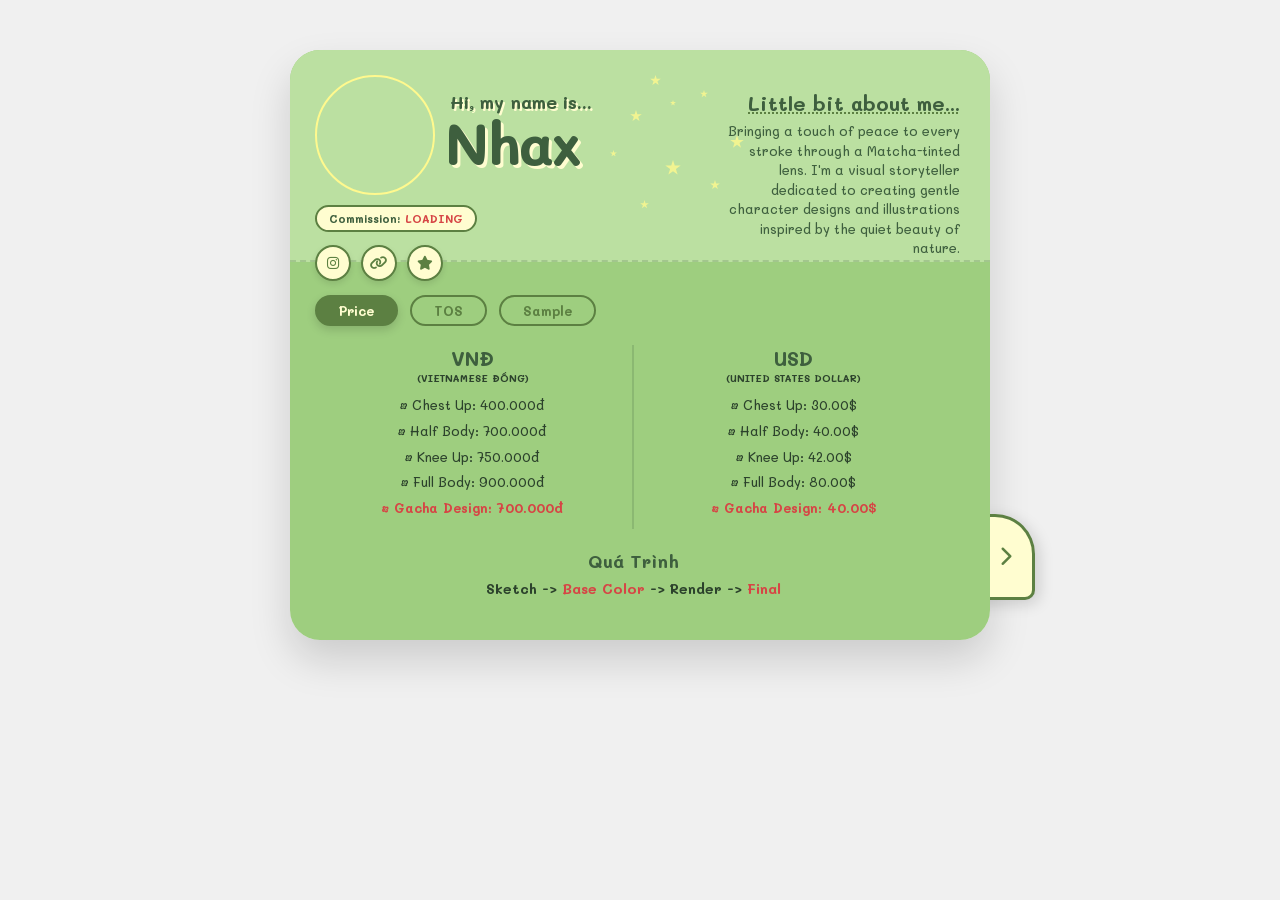
==== Nhax/index.html @ 2f0cc1bf "Add files via upload" ====
<!DOCTYPE html>
<html lang="vi">

<head>
    <meta charset="UTF-8">
    <meta name="viewport" content="width=device-width, initial-scale=1.0">
    <title>Nhax</title>
    <link rel="preconnect" href="https://fonts.googleapis.com">
    <link rel="preconnect" href="https://fonts.gstatic.com" crossorigin>
    <link href="https://fonts.googleapis.com/css2?family=Mali:wght@400;500;700;800&display=swap" rel="stylesheet">
    <link rel="stylesheet" href="https://cdnjs.cloudflare.com/ajax/libs/font-awesome/6.4.0/css/all.min.css">
    
    <style>
        /* TÙY CHỈNH THANH CUỘN CHUNG TOÀN TRANG */
        ::-webkit-scrollbar { width: 8px; }
        ::-webkit-scrollbar-track { background: rgba(158, 206, 127, 0.2); border-radius: 10px; }
        ::-webkit-scrollbar-thumb { background: #5C8042; border-radius: 10px; border: 2px solid #9ECE7F; }
        ::-webkit-scrollbar-thumb:hover { background: #3E5F3E; }

        body { margin: 0; background-color: #f0f0f0; }

        /* KHUNG NỀN CHÍNH */
        .rounded-square {
            width: 700px; height: 590px;
            border-radius: 30px;
            background-color: transparent; 
            margin: 50px auto;
            position: relative; 
            overflow: visible; 
            box-shadow: 0 20px 40px rgba(0, 0, 0, 0.15);
            z-index: 1;
        }

        /* Lớp bọc nội dung để xử lý overflow riêng biệt */
        #inner-frame {
            width: 100%; height: 100%;
            position: relative; border-radius: 30px;
            overflow: hidden; 
            background-color: #9ECE7F; 
            z-index: 2; 
        }

        #main-content-wrapper {
            width: 100%; height: 100%;
            position: relative;
            transition: opacity 0.3s ease, visibility 0.3s ease;
        }

        #main-content-wrapper.hidden { opacity: 0; visibility: hidden; }

        .avatar {
            width: 120px; height: 120px; border-radius: 50%;
            position: absolute; top: 25px; left: 25px; z-index: 10;
            border: 2px solid #fff98e;
            background-image: url('https://raw.githubusercontent.com/kinne-luu/Kinne_ArtistPortfolio/refs/heads/main/Clients/Nhax/CoverPhoto/avatar.jpg');
            background-size: cover; background-position: center;
            box-sizing: border-box;
        }

        .cover-bg {
            width: 100%; height: 210px;
            background-color: #BBE0A1; 
            position: absolute; top: 0; left: 0; z-index: 5;
            border-bottom: 2px dashed rgba(62, 95, 62, 0.2);
        }

        .cute-text {
            position: absolute; top: 40px; left: 160px; z-index: 15;
            font-family: 'Mali', cursive; font-size: 18px; font-weight: 700;
            color: #3E5F3E; text-shadow: 2px 2px 0px #FFFDD0; margin: 0;
        }

        .cute-text-2 {
            position: absolute; top: 55px; left: 155px; z-index: 15;
            font-family: 'Mali', cursive; font-size: 58px; font-weight: 800;
            color: #3E5F3E; text-shadow: 3px 3px 0px #FFFDD0;
            letter-spacing: -2px; margin: 0;
        }

        .about-me {
            position: absolute; top: 40px; right: 30px; width: 240px; z-index: 20;
            font-family: 'Mali', cursive; color: #3E5F3E; text-align: right;
        }

        .about-me .bio-title {
            font-weight: 800; font-size: 20px; margin-bottom: 5px; display: block;
            text-decoration: underline dotted #5C8042;
        }

        .about-me p { font-size: 13px; line-height: 1.5; margin: 0; font-weight: 500; }

        .sparkle {
            position: absolute; background-color: #FFF98E;
            clip-path: polygon(50% 0%, 61% 35%, 98% 35%, 68% 57%, 79% 91%, 50% 70%, 21% 91%, 32% 57%, 2% 35%, 39% 35%);
            z-index: 12; opacity: 0.8; animation: twinkle 3s infinite ease-in-out;
        }

        @keyframes twinkle {
            0%, 100% { opacity: 0.4; transform: scale(0.7); }
            50% { opacity: 1; transform: scale(1.1); }
        }

        .s1 { top: 60px; left: 340px; width: 12px; height: 12px; animation-delay: 0s; }
        .s2 { top: 110px; left: 375px; width: 16px; height: 16px; animation-delay: 0.5s; }
        .s3 { top: 40px; left: 410px; width: 8px; height: 8px; animation-delay: 1.2s; }
        .s4 { top: 85px; left: 440px; width: 14px; height: 14px; animation-delay: 0.8s; }
        .s5 { top: 130px; left: 420px; width: 10px; height: 10px; animation-delay: 1.5s; }
        .s6 { top: 50px; left: 380px; width: 6px; height: 6px; animation-delay: 0.3s; }
        .s7 { top: 150px; left: 350px; width: 9px; height: 9px; animation-delay: 1s; }
        .s8 { top: 25px; left: 360px; width: 11px; height: 11px; animation-delay: 1.8s; }
        .s9 { top: 100px; left: 320px; width: 7px; height: 7px; animation-delay: 2.2s; }

        .pill-status {
            position: absolute; top: 155px; left: 25px; z-index: 20;
            padding: 4px 12px; border-radius: 50px; background-color: #FFFDD0;
            border: 2px solid #5C8042; display: flex; align-items: center;
            font-family: 'Mali', cursive; font-weight: 800; font-size: 11px;
            animation: pillBloom 2.5s linear infinite;
        }

        @keyframes pillBloom {
            0% { box-shadow: 0 0 3px rgba(255, 249, 142, 0.4); }
            50% { box-shadow: 0 0 12px rgba(255, 249, 142, 0.8); }
            100% { box-shadow: 0 0 3px rgba(255, 249, 142, 0.4); }
        }

        .pill-status .prefix { color: #3E5F3E; margin-right: 5px; }
        .pill-status .status { color: #D64545; text-transform: uppercase; }

        .social-links {
            position: absolute; top: 195px; left: 25px; z-index: 20;
            display: flex; gap: 10px;
        }

        .social-btn {
            width: 32px; height: 32px; border-radius: 50%;
            background-color: #FFFDD0; border: 2px solid #5C8042;
            color: #5C8042; display: flex; align-items: center; justify-content: center;
            text-decoration: none; font-size: 14px;
            transition: all 0.3s ease; box-shadow: 0 3px 6px rgba(0, 0, 0, 0.1);
        }

        .social-btn:hover {
            background-color: #5C8042; color: #FFFDD0;
            transform: translateY(-4px); box-shadow: 0 6px 12px rgba(92, 128, 66, 0.3);
        }

        .tab-menu { position: absolute; top: 245px; left: 25px; z-index: 20; display: flex; gap: 12px; }

        .tab-btn {
            background-color: transparent; border: 2px solid #5C8042;
            color: #5C8042; padding: 5px 22px; border-radius: 50px;
            font-family: 'Mali', cursive; font-weight: 800; font-size: 13px;
            cursor: pointer; transition: all 0.3s ease;
        }

        .tab-btn:hover { background-color: rgba(92, 128, 66, 0.15); }

        .tab-btn.active {
            background-color: #5C8042; color: #FFFDD0; border-color: #5C8042;
            box-shadow: 0 4px 10px rgba(0, 0, 0, 0.15);
        }

        .content-area {
            position: absolute; top: 295px; left: 33px; width: 635px; height: 270px;
            z-index: 10; padding: 10px; box-sizing: border-box;
        }

        .tab-panel {
            position: absolute; top: 0; left: 0; width: 100%; height: 100%; opacity: 0;
            visibility: hidden; transform: translateY(15px); transition: all 0.4s ease;
            font-family: 'Mali', cursive; color: #2C422C; 
            overflow-y: auto; padding-right: 15px; box-sizing: border-box;
            font-weight: 500;
        }

        .tab-panel.active { opacity: 1; visibility: visible; transform: translateY(0); }
        .tab-panel::-webkit-scrollbar { width: 6px; }
        .tab-panel::-webkit-scrollbar-track { background: rgba(92, 128, 66, 0.1); border-radius: 10px; }
        .tab-panel::-webkit-scrollbar-thumb { background: #5C8042; border-radius: 10px; }

        .hl { color: #D64545; font-weight: 800; } 

        .text-content h3.main-title {
            text-align: center; font-size: 24px; margin: 0 0 15px 0; text-transform: uppercase;
            color: #3E5F3E; text-shadow: 2px 2px 0px #FFFDD0; font-weight: 800;
        }

        .text-content h4 {
            font-size: 16px; margin: 15px 0 8px 0; text-transform: uppercase;
            color: #3E5F3E; text-shadow: 1px 1px 0px #FFFDD0; font-weight: 800;
        }

        .text-content p { font-size: 13px; line-height: 1.6; margin: 0 0 10px 0; }
        .text-content ul { padding-left: 20px; margin: 0 0 10px 0; font-size: 13px; line-height: 1.6; }
        .text-content li { margin-bottom: 5px; }
        .text-content ul.no-bullet { list-style: none; padding-left: 0; }

        .price-container { display: flex; justify-content: space-around; text-align: center; margin-bottom: 20px; }
        .price-col { width: 45%; }
        .price-col h3 { font-size: 20px; margin: 0; color: #3E5F3E; font-weight: 800;}
        .price-col span.sub { font-size: 10px; display: block; margin-bottom: 10px; font-weight: 700;}
        .divider { width: 2px; background-color: rgba(62, 95, 62, 0.2); }

        #sample-category-view {
            display: flex; gap: 20px; height: 100%; width: 100%;
            box-sizing: border-box; justify-content: center; align-items: center;
        }

        .category-card {
            width: calc(50% - 10px); height: 95%; box-sizing: border-box; border-radius: 20px;
            border: 3px solid #5C8042; background-color: rgba(255, 255, 255, 0.4);
            cursor: pointer; display: flex; align-items: center; justify-content: center;
            box-shadow: 0 5px 15px rgba(0, 0, 0, 0.05); transition: all 0.3s ease;
            position: relative; overflow: hidden; 
        }

        .card-bg-grid {
            position: absolute; top: 0; left: 0; width: 100%; height: 100%;
            display: grid; grid-template-columns: 1fr 1fr; grid-template-rows: 1fr 1fr;
            gap: 2px; z-index: 1;
            border-radius: 16px; 
        }

        .card-thumb {
            width: 100%; height: 100%;
            background-size: cover; background-position: center;
        }

        .card-overlay {
            position: absolute; top: 0; left: 0; width: 100%; height: 100%;
            background: rgba(255, 255, 255, 0.65); 
            backdrop-filter: blur(2px); z-index: 2; transition: all 0.3s ease;
            border-radius: 16px; 
        }

        .category-card:hover {
            transform: translateY(-5px); border-color: #D64545;
            box-shadow: 0 8px 25px rgba(0, 0, 0, 0.1);
        }

        .category-card:hover .card-overlay {
            background: rgba(255, 255, 255, 0.3); 
            backdrop-filter: blur(0px);
        }

        .category-card span {
            font-size: 24px; font-weight: 800; color: #3E5F3E; text-shadow: 2px 2px 0px #FFFDD0;
            position: relative; z-index: 3; 
            pointer-events: none;
        }

        #sample-gallery-view {
            position: absolute; top: 0; left: 0; width: 100%; height: 100%;
            background-color: rgba(187, 224, 161, 0.98); z-index: 100;
            display: none; flex-direction: column; border-radius: 30px; padding: 30px;
            box-sizing: border-box; transform: scale(0.9); opacity: 0;
            transition: all 0.3s cubic-bezier(0.4, 0, 0.2, 1);
        }

        #sample-gallery-view.show { display: flex; transform: scale(1); opacity: 1; }

        .gallery-header {
            display: flex; align-items: center; justify-content: space-between;
            padding-bottom: 15px; margin-bottom: 15px; border-bottom: 2px dashed rgba(62, 95, 62, 0.3);
        }

        .gallery-title { font-size: 22px; margin: 0; text-shadow: 2px 2px 0px #FFFDD0; font-family: 'Mali', cursive; color: #3E5F3E; font-weight: 800;}

        .back-btn {
            background: #5C8042; color: #FFFDD0; border: none; padding: 6px 18px; border-radius: 20px;
            font-family: 'Mali', cursive; font-weight: 800; font-size: 13px; cursor: pointer; transition: 0.2s;
        }
        .back-btn:hover { background: #3E5F3E; }

        .gallery-scroll-area {
            overflow-y: auto; flex: 1; padding-right: 8px; box-sizing: border-box;
            scrollbar-width: thin; scrollbar-color: #5C8042 rgba(158, 206, 127, 0.2);
        }

        .gallery-scroll-area::-webkit-scrollbar { width: 6px; }
        .gallery-scroll-area::-webkit-scrollbar-thumb { background: #5C8042; border-radius: 10px; }

        .sample-grid {
            display: grid; grid-template-columns: repeat(3, 1fr); gap: 15px;
            padding: 20px 15px 35px 33px; box-sizing: border-box; justify-content: center; align-items: center;
        }

        @keyframes itemPopIn { 0% { opacity: 0; transform: translateY(30px) scale(0.8); } 100% { opacity: 1; transform: translateY(0) scale(1); } }

        .sample-item {
            background-color: rgba(255, 255, 255, 0.4); border-radius: 15px;
            border: 2px solid rgba(92, 128, 66, 0.5); cursor: pointer; transition: all 0.3s ease;
            position: relative; overflow: hidden; display: flex; align-items: center; justify-content: center;
            opacity: 0; animation: itemPopIn 0.5s cubic-bezier(0.175, 0.885, 0.32, 1.275) forwards;
        }

        .sample-item::before { content: ""; display: block; padding-top: 100%; }

        .sample-item img.lazy-img {
            position: absolute; top: 0; left: 0; width: 100%; height: 100%;
            object-fit: cover; z-index: 1; transition: transform 0.3s ease;
        }

        .sample-item:hover {
            transform: scale(1.05) translateY(-5px); border-color: #D64545; box-shadow: 0 10px 20px rgba(92, 128, 66, 0.3); z-index: 2;
        }

        .sample-item .sample-text {
            position: absolute; font-family: 'Mali', cursive; font-size: 14px;
            color: #3E5F3E; font-weight: 800; background: rgba(255, 253, 208, 0.8);
            padding: 2px 8px; border-radius: 10px; pointer-events: none; z-index: 3;
        }

        .lightbox {
            position: fixed; 
            top: 0; left: 0; width: 100vw; height: 100vh;
            background-color: rgba(44, 66, 44, 0.95); z-index: 99999;
            display: flex; align-items: center; justify-content: center;
            opacity: 0; visibility: hidden; transition: opacity 0.3s ease;
        }

        .cat-popup {
            position: fixed; pointer-events: none; font-family: 'Mali', cursive;
            font-size: 16px; color: #3E5F3E; font-weight: 800; z-index: 10000;
            animation: catFlyUp 1s ease-out forwards; white-space: nowrap;
        }

        @keyframes catFlyUp {
            0% { transform: translateY(0); opacity: 1; }
            100% { transform: translateY(-50px); opacity: 0; }
        }

        .lightbox.show { opacity: 1; visibility: visible; }
        .lightbox-img-wrapper { position: relative; width: 100%; height: 100%; display: flex; align-items: center; justify-content: center; overflow: hidden; }
        .lightbox img { max-width: 90%; max-height: 85%; border-radius: 10px; border: 4px solid #FFFDD0; box-shadow: 0 10px 40px rgba(0, 0, 0, 0.5); transform-origin: 0 0; cursor: grab; user-select: none; }
        .lightbox img:active { cursor: grabbing; }

        .close-btn {
            position: absolute; top: 20px; right: 30px; color: #FFFDD0; font-size: 40px;
            font-weight: bold; cursor: pointer; transition: 0.2s; z-index: 10000;
        }
        .close-btn:hover { color: #D64545; transform: scale(1.2); }
        .help-text { position: absolute; bottom: 20px; color: #FFFDD0; font-weight: 600; font-size: 12px; text-align: center; width: 100%; pointer-events: none; z-index: 10000; }

        #clover-loader {
            display: flex; flex-direction: column; align-items: center; justify-content: center;
            color: #3E5F3E; font-family: 'Mali', cursive; font-weight: 800; font-size: 16px;
            width: 100%; height: 100%;
        }
        .clover-spin {
            font-size: 45px; margin-bottom: 15px; color: #5C8042;
            animation: spinClover 1.5s cubic-bezier(0.4, 0, 0.2, 1) infinite;
        }
        @keyframes spinClover {
            0% { transform: rotate(0deg) scale(1); }
            50% { transform: rotate(180deg) scale(1.2); }
            100% { transform: rotate(360deg) scale(1); }
        }

        /* WIDGET NHẠC - Ở BÊN PHẢI VÀ NẰM DƯỚI */
        #yt-music-widget {
            position: absolute; 
            bottom: 40px; right: 0; 
            width: 230px; height: 80px;
            background-color: #FFFDD0; 
            border: 3px solid #5C8042; border-left: none; 
            border-radius: 0 40px 10px 0; 
            transition: transform 0.4s cubic-bezier(0.4, 0, 0.2, 1);
            z-index: 1; 
            display: flex; align-items: center; padding-left: 10px;
            box-shadow: 4px 4px 15px rgba(0,0,0,0.15);
            transform: translateX(45px); 
        }
        #yt-music-widget.open { 
            transform: translateX(100%); 
        }
        
        .widget-toggle {
            position: absolute; right: 10px; cursor: pointer; color: #5C8042;
            font-size: 20px; padding: 10px; animation: bounce-x 1.5s infinite;
        }
        @keyframes bounce-x { 0%, 100% { transform: translateX(0); } 50% { transform: translateX(3px); } }

        .vinyl-record {
            width: 55px; height: 55px; border-radius: 50%;
            background: #2C422C; display: flex; align-items: center; justify-content: center;
            position: relative; margin-right: 15px; box-shadow: 0 4px 8px rgba(0,0,0,0.2);
            animation: spinVinyl 3s linear infinite; animation-play-state: paused;
        }
        .vinyl-record img { width: 22px; height: 22px; border-radius: 50%; object-fit: cover; }
        .vinyl-record::after {
            content: ''; position: absolute; width: 6px; height: 6px;
            background: #FFFDD0; border-radius: 50%;
        }
        @keyframes spinVinyl { 100% { transform: rotate(360deg); } }

        .music-btn {
            background: #9ECE7F; border: 2px solid #5C8042; border-radius: 50%;
            width: 28px; height: 28px; color: #3E5F3E; cursor: pointer;
            margin: 0 3px; font-size: 10px; transition: 0.2s;
            display: inline-flex; align-items: center; justify-content: center;
        }
        .music-btn:hover { background: #5C8042; color: #FFFDD0; }

        /* =========================================
           THIẾT KẾ DÀNH RIÊNG CHO MOBILE (ĐIỆN THOẠI)
           ========================================= */
        @media (max-width: 768px) {
            .rounded-square { width: 92%; height: 860px; margin: 20px auto; }
            .cover-bg { height: 160px; }
            
            /* Căn giữa Avatar và Chữ */
            .avatar { top: 90px; left: 50%; transform: translateX(-50%); width: 110px; height: 110px; }
            .cute-text { top: 210px; left: 0; width: 100%; text-align: center; }
            .cute-text-2 { top: 230px; left: 0; width: 100%; text-align: center; font-size: 45px; }
            
            .about-me { top: 300px; left: 5%; width: 90%; text-align: center; }
            .about-me .bio-title { text-align: center; }
            
            /* Căn giữa trạng thái và nút chia sẻ */
            .pill-status { top: 400px; left: 50%; transform: translateX(-50%); }
            .social-links { top: 445px; left: 50%; transform: translateX(-50%); }
            
            /* Thanh Menu */
            .tab-menu { top: 495px; left: 0; width: 100%; justify-content: center; gap: 8px; }
            .tab-btn { padding: 5px 18px; font-size: 12px; }
            
            /* Vùng nội dung dài thêm ra một chút */
            .content-area { top: 540px; left: 5%; width: 90%; height: 300px; padding: 5px; }
            
            /* Bảng giá (Price) chuyển sang dọc */
            .price-container { flex-direction: column; align-items: center; }
            .price-col { width: 100%; margin-bottom: 10px; }
            .divider { width: 80%; height: 2px; margin: 5px 0; }
            
            /* Khung danh mục Sample trượt dọc */
            #sample-category-view { flex-direction: column; justify-content: flex-start; overflow-y: auto; padding-right: 5px; }
            .category-card { width: 100%; height: 130px; min-height: 130px; margin-bottom: 15px; }
            
            /* Lưới ảnh nhỏ lại thành 2 cột */
            .sample-grid { grid-template-columns: repeat(2, 1fr); padding: 10px 5px 20px 5px; gap: 10px; }
            #sample-gallery-view { padding: 15px; }
            .gallery-title { font-size: 18px; }
            
            /* Ẩn bớt hiệu ứng lấp lánh để tránh rối mắt */
            .s1, .s3, .s6, .s8, .s9 { display: none; }
            .s2 { top: 30px; left: 10%; }
            .s4 { top: 80px; left: 80%; }
            .s5 { top: 210px; left: 85%; }
            .s7 { top: 280px; left: 10%; }
        }
    </style>
</head>

<body>
    <div class="rounded-square">
        
        <div id="yt-music-widget">
            <div class="vinyl-record" id="vinyl">
                <img id="yt-cover" src="" alt="cover">
            </div>
            <div class="music-controls">
                <button class="music-btn" onclick="controlMusic(true)"><i class="fas fa-play"></i></button>
                <button class="music-btn" onclick="controlMusic(false)"><i class="fas fa-stop"></i></button>
            </div>
            <div class="widget-toggle" onclick="toggleWidget()">
                <i class="fas fa-chevron-right" id="widget-arrow"></i>
            </div>
            <div id="yt-hidden-player" style="display: none;"></div>
        </div>

        <div id="inner-frame">
            <div id="main-content-wrapper">
                <div class="cover-bg"></div>
                <div class="avatar"></div>
                <h1 class="cute-text">Hi, my name is...</h1>
                <h1 class="cute-text-2">Nhax</h1>
                <div class="about-me">
                    <span class="bio-title">Little bit about me...</span>
                    <p>Bringing a touch of peace to every stroke through a Matcha-tinted lens. I'm a visual storyteller
                        dedicated to creating gentle character designs and illustrations inspired by the quiet beauty of
                        nature.</p>
                </div>
                <div class="sparkle s1"></div><div class="sparkle s2"></div><div class="sparkle s3"></div>
                <div class="sparkle s4"></div><div class="sparkle s5"></div><div class="sparkle s6"></div>
                <div class="sparkle s7"></div><div class="sparkle s8"></div><div class="sparkle s9"></div>
                
                <div class="pill-status">
                    <span class="prefix">Commission:</span><span class="status" id="commission-status">LOADING</span>
                </div>

                <div class="social-links">
                    <a href="https://instagram.com/yourlink" target="_blank" class="social-btn"><i class="fab fa-instagram"></i></a>
                    <a href="https://yourlink.straw.page" target="_blank" class="social-btn"><i class="fas fa-link"></i></a>
                    <a href="#" target="_blank" class="social-btn"><i class="fas fa-star"></i></a>
                </div>

                <div class="tab-menu">
                    <button class="tab-btn active" onclick="openTab('price', this)">Price</button>
                    <button class="tab-btn" onclick="openTab('tos', this)">TOS</button>
                    <button class="tab-btn" onclick="openTab('sample', this)">Sample</button>
                </div>
                
                <div class="content-area">
                    <div id="price" class="tab-panel active text-content">
                        <div class="price-container">
                            <div class="price-col">
                                <h3>VNĐ</h3><span class="sub">(VIETNAMESE ĐỒNG)</span>
                                <ul class="no-bullet">
                                    <li>• Chest Up: 400.000đ</li>
                                    <li>• Half Body: 700.000đ</li>
                                    <li>• Knee Up: 750.000đ</li>
                                    <li>• Full Body: 900.000đ</li>
                                    <li class="hl">• Gacha Design: 700.000đ</li>
                                </ul>
                            </div>
                            <div class="divider"></div>
                            <div class="price-col">
                                <h3>USD</h3><span class="sub">(UNITED STATES DOLLAR)</span>
                                <ul class="no-bullet">
                                    <li>• Chest Up: 30.00$</li>
                                    <li>• Half Body: 40.00$</li>
                                    <li>• Knee Up: 42.00$</li>
                                    <li>• Full Body: 80.00$</li>
                                    <li class="hl">• Gacha Design: 40.00$</li>
                                </ul>
                            </div>
                        </div>
                        <div style="text-align: center; margin-bottom: 20px;">
                            <h3 style="font-size: 18px; margin: 0 0 5px 0; color: #3E5F3E;">Quá Trình</h3>
                            <p style="font-weight: 700; font-size: 14px;">Sketch -> <span class="hl">Base Color</span> -> Render -> <span class="hl">Final</span></p>
                        </div>
                        <h3 class="main-title">Additional Fee</h3>
                        <h4>I. BACKGROUND</h4>
                        <ul>
                            <li>1200px ~ 2200px : <span class="hl">0 - 300k</span></li>
                            <li>2200px up : <span class="hl">100k up</span></li>
                            <li>Phí background phụ thuộc vào <span class="hl">độ khó và chi tiết của tranh</span></li>
                            <li>Full background về cỏ cây, thiên nhiên sẽ có giá cao hơn từ 120k up</li>
                            <li>Tất cả phí đều sẽ được bàn bạc và thương lượng trước khi tiến hành commission.</li>
                        </ul>
                        <h4>II. DETAILS</h4>
                        <ul>
                            <li>Details từ char : <span class="hl">5-80% base</span></li>
                            <li>Details bổ sung ( vũ khí, dụng cụ, decor, sticker, ... ) : <span class="hl">20k up</span>
                            </li>
                            <li>Details nhiều về hoa lá : <span class="hl">80k up</span></li>
                        </ul>
                        <h4>III. ADD CHARACTER: <span class="hl">+100% BASE</span></h4>
                        <ul>
                            <li>Phụ thuộc vào <span class="hl">pose</span>, phí add character <span class="hl">có thể thay
                                    đổi</span></li>
                        </ul>
                        <h4>IV. COMMERCIAL FEE</h4>
                        <ul>
                            <li>Vtuber (với mục đích quảng bá) : <span class="hl">+500k - x2,5</span> (phụ thuộc vào mục
                                đích)</li>
                            <li>Model Vtuber : <span class="hl">x3</span></li>
                            <li>Khác ( Bìa truyện, avt page thương mại,... ) : <span class="hl">x2,5 - x3</span> (phụ thuộc
                                vào mục đích)</li>
                        </ul>
                        <h4>V. EDIT FEES (ONLY FOR DESIGN COMMISSION)</h4>
                        <ul>
                            <li>chỉnh sửa hơn <span class="hl">10 lần</span>/ sửa quá <span class="hl">40%</span> des của
                                artist, tùy theo mức độ sẽ có phí giao động từ <span class="hl">10-40%</span> base.</li>
                        </ul>
                        <p style="margin-top: 10px; font-weight: 700;">Artist sẽ luôn báo trước nếu có phụ phí và cùng thương lượng lại. </p>
                    </div>

                    <div id="tos" class="tab-panel text-content">
                        <h3 class="main-title">TERM OF <span class="hl">SERVICE</span></h3>
                        <h4>I. LƯU Ý</h4>
                        <ul>
                            <li>Cọc slot từ 30-50%, hạn cọc <span class="hl">3 ngày</span> từ khi có slot</li>
                            <li>Private +2%/ngày, tối đa <span class="hl">200k</span>. Artist không nhận comm private vĩnh
                                viễn.</li>
                            <li><span class="hl">Ghi nguồn artist</span></li>
                            <li>Artist sẽ xóa các file tranh sau khi hoàn thành comm một thời gian, các vấn đề sau khi xóa
                                artist xin phép không giải quyết.</li>
                            <li>Yêu cầu chỉnh sửa tranh có hiệu lực trong vòng <span class="hl">1 tháng sau khi final
                                    tranh.</span></li>
                            <li>Thoải mái thương lượng về các điều khoản với artist.</li>
                            <li>Brief sai/ nhầm lẫn dẫn đến việc artist vẽ sai nếu yêu cầu sữa sẽ tính thêm phụ phí.</li>
                        </ul>
                        <h4>II. QUYỀN LỢI CỦA BẠN & ARTIST ĐỐI VỚI COMMISSION</h4>
                        <ul>
                            <li><span class="hl">Artist</span>
                                <ul style="margin-top: 5px;">
                                    <li>Được quyền đăng tải commission lên các trang mạng xã hội.</li>
                                    <li>Sử dụng làm sample, quảng bá thương hiệu bản thân artist.</li>
                                </ul>
                            </li>
                            <li><span class="hl">Bạn</span>
                                <ul style="margin-top: 5px;">
                                    <li>Được hưởng mọi quyền lợi sở hữu về commission (không bao gồm thương mại, các mục
                                        đích ảnh hưởng xấu tới artist)</li>
                                </ul>
                            </li>
                        </ul>
                        <h4>III. REFUND</h4>
                        <ul>
                            <li><span class="hl">100% khi</span>
                                <ul>
                                    <li>Tiến độ tranh đang dừng ở sketch hoặc chưa có sketch</li>
                                </ul>
                            </li>
                            <li><span class="hl">80% khi</span>
                                <ul>
                                    <li>Tiến độ tranh đang ở bước base màu</li>
                                </ul>
                            </li>
                            <li><span class="hl">50% khi</span>
                                <ul>
                                    <li>Tiến độ tranh từ 30-50% (render)</li>
                                </ul>
                            </li>
                            <li><span class="hl">0%</span>
                                <ul>
                                    <li>Tranh gần final, tiến độ từ 50% trở lên.</li>
                                </ul>
                            </li>
                            <li style="list-style-type: disc; margin-top: 10px;">Artist chủ động hủy commission khi khách vi
                                phạm tos sẽ được tính theo bảng trên.</li>
                            <li style="list-style-type: disc;">Bạn chủ động hủy comm vì bất cứ lý do gì sẽ được tính theo
                                bảng trên.</li>
                            <li style="list-style-type: disc;">Bạn chủ động hủy comm vì artist trễ deadline: 100% (trừ các
                                lý do trễ chính đáng như thiết bị hỏng, tai nạn,... hoặc có sự đồng ý, dời deadline từ trước
                                của khách hàng).</li>
                        </ul>
                    </div>

                    <div id="sample" class="tab-panel" style="overflow-y: hidden;">
                        <div id="sample-category-view"></div>
                    </div>
                </div>
            </div>

            <div id="sample-gallery-view">
                <div class="gallery-header">
                    <button class="back-btn" onclick="closeGallery()">⬅ Quay lại</button>
                    <h3 id="gallery-title" class="gallery-title">Tên Khu Vực</h3>
                </div>
                <div class="gallery-scroll-area">
                    <div class="sample-grid" id="gallery-grid"></div>
                </div>
            </div>
        </div>
    </div> 
    
    <div class="lightbox" id="lightbox">
        <span class="close-btn" onclick="closeLightbox()">×</span>
        <span class="help-text">Lăn chuột để Zoom • Giữ chuột kéo để Di chuyển</span>
        <div class="lightbox-img-wrapper" id="lightbox-wrapper">
            <img id="lightbox-img" src="" alt="Zoomable Sample">
        </div>
    </div>

    <script>
        const sheetStatusUrl = 'https://docs.google.com/spreadsheets/d/e/2PACX-1vTDYdaWJwBGtGkJs1hLKFD2MjFz8lwEvn5wFX287GXQEfjLVh7l6OcXHocjyArgmaEusH1iKyTsaS_X/pub?gid=1776928980&single=true&output=csv';
        const sheetGalleryUrl = 'https://docs.google.com/spreadsheets/d/e/2PACX-1vTDYdaWJwBGtGkJs1hLKFD2MjFz8lwEvn5wFX287GXQEfjLVh7l6OcXHocjyArgmaEusH1iKyTsaS_X/pub?gid=204827592&single=true&output=csv';

        let sampleData = {};

        async function init() {
            await Promise.all([loadStatusFromCSV(), loadDataFromCSV()]);
        }

        async function loadStatusFromCSV() {
            try {
                const response = await fetch(sheetStatusUrl + '&t=' + new Date().getTime());
                const csvText = await response.text();
                const rows = csvText.split('\n').map(row => row.split(','));
                const status = (rows[1] && rows[1][1]) ? rows[1][1].trim().toUpperCase() : "CLOSED";
                const statusElem = document.getElementById('commission-status');
                if (statusElem) {
                    statusElem.innerText = status;
                    statusElem.style.color = (status === "OPEN") ? "#5C8042" : "#D64545";
                }
            } catch (e) { console.error(e); }
        }

        async function loadDataFromCSV() {
            const catView = document.getElementById('sample-category-view');
            catView.innerHTML = `<div id="clover-loader"><i class="fa-solid fa-clover clover-spin"></i><span>Loading...</span></div>`;
            try {
                const response = await fetch(sheetGalleryUrl + '&t=' + new Date().getTime());
                const csvText = await response.text();
                const rows = csvText.split('\n').map(row => row.split(','));
                sampleData = {};
                for (let i = 1; i < rows.length; i++) {
                    const type = rows[i][0]?.trim();
                    const link = rows[i][1]?.trim();
                    if (type && link && link.startsWith("http")) {
                        if (!sampleData[type]) sampleData[type] = [];
                        sampleData[type].push(link);
                    }
                }
                renderCategoryCards();
            } catch (e) { console.error(e); }
        }

        function renderCategoryCards() {
            const catView = document.getElementById('sample-category-view');
            catView.innerHTML = '';
            Object.keys(sampleData).forEach(category => {
                const card = document.createElement('div');
                card.className = 'category-card';
                card.onclick = () => openGallery(category, category);
                const bgGrid = document.createElement('div');
                bgGrid.className = 'card-bg-grid';
                sampleData[category].slice(0, 4).forEach(url => {
                    const thumb = document.createElement('div');
                    thumb.className = 'card-thumb';
                    thumb.style.backgroundImage = `url('${url}')`;
                    bgGrid.appendChild(thumb);
                });
                const overlay = document.createElement('div');
                overlay.className = 'card-overlay';
                const span = document.createElement('span');
                span.innerText = category;
                card.append(bgGrid, overlay, span);
                catView.appendChild(card);
            });
        }

        function openTab(tabName, btnElement) {
            document.querySelectorAll('.tab-panel').forEach(p => p.classList.remove('active'));
            document.querySelectorAll('.tab-btn').forEach(b => b.classList.remove('active'));
            document.getElementById(tabName).classList.add('active');
            btnElement.classList.add('active');
            if (tabName !== 'sample') closeGallery();
        }

        function openGallery(categoryKey, title) {
            document.getElementById('main-content-wrapper').classList.add('hidden');
            document.getElementById('sample-gallery-view').classList.add('show');
            document.getElementById('gallery-title').innerText = title;
            const grid = document.getElementById('gallery-grid');
            grid.innerHTML = '';
            sampleData[categoryKey].forEach((url, i) => {
                const div = document.createElement('div');
                div.className = 'sample-item';
                div.style.animationDelay = `${i * 0.1}s`;
                div.innerHTML = `<img src="${url}" class="lazy-img" loading="lazy"><span class="sample-text">Click to zoom</span>`;
                div.onclick = () => openLightbox(url);
                grid.appendChild(div);
            });
        }

        function closeGallery() {
            document.getElementById('sample-gallery-view').classList.remove('show');
            document.getElementById('main-content-wrapper').classList.remove('hidden');
        }

        const lightbox = document.getElementById('lightbox');
        const imgWrapper = document.getElementById('lightbox-wrapper');
        const img = document.getElementById('lightbox-img');
        let scale = 1, panning = false, pointX = 0, pointY = 0, startX = 0, startY = 0;

        function updateTransform() {
            img.style.transform = `translate(${pointX}px, ${pointY}px) scale(${scale})`;
        }

        function openLightbox(url) {
            img.src = url;
            scale = 1; pointX = 0; pointY = 0;
            updateTransform();
            lightbox.classList.add('show');
        }

        function closeLightbox() { lightbox.classList.remove('show'); }

        imgWrapper.onwheel = function (e) {
            e.preventDefault();
            let xs = (e.clientX - pointX) / scale;
            let ys = (e.clientY - pointY) / scale;
            let delta = e.deltaY;
            (delta < 0) ? (scale *= 1.2) : (scale /= 1.2);
            scale = Math.min(Math.max(0.5, scale), 5);
            pointX = e.clientX - xs * scale;
            pointY = e.clientY - ys * scale;
            updateTransform();
        };

        img.onmousedown = function (e) {
            e.preventDefault();
            startX = e.clientX - pointX;
            startY = e.clientY - pointY;
            panning = true;
        };
        window.onmouseup = function (e) { panning = false; };
        window.onmousemove = function (e) {
            if (!panning) return;
            e.preventDefault();
            pointX = (e.clientX - startX);
            pointY = (e.clientY - startY);
            updateTransform();
        };

        window.addEventListener('DOMContentLoaded', init);
    </script>

    <script>
        const VIDEO_ID = '8RmZFUxos3E'; // ID nhạc đã thay mới

        const tag = document.createElement('script');
        tag.src = "https://www.youtube.com/iframe_api";
        document.body.appendChild(tag);

        let ytPlayer;
        function onYouTubeIframeAPIReady() {
            ytPlayer = new YT.Player('yt-hidden-player', {
                height: '0', width: '0', videoId: VIDEO_ID,
                playerVars: { 'autoplay': 0, 'loop': 1, 'playlist': VIDEO_ID }
            });
            document.getElementById('yt-cover').src = `https://img.youtube.com/vi/${VIDEO_ID}/hqdefault.jpg`;
        }

        function toggleWidget() {
            const musicWidget = document.getElementById('yt-music-widget');
            const arrow = document.getElementById('widget-arrow');
            musicWidget.classList.toggle('open');
            if (musicWidget.classList.contains('open')) {
                arrow.classList.replace('fa-chevron-right', 'fa-chevron-left');
            } else {
                arrow.classList.replace('fa-chevron-left', 'fa-chevron-right');
            }
        }

        function controlMusic(play) {
            if (!ytPlayer) return;
            const vinyl = document.getElementById('vinyl');
            if (play) { ytPlayer.playVideo(); vinyl.style.animationPlayState = 'running'; }
            else { ytPlayer.pauseVideo(); vinyl.style.animationPlayState = 'paused'; }
        }

        // Mèo đuổi chuột
        (function() {
            const s = document.createElement('script');
            s.src = "https://cdn.jsdelivr.net/gh/adryd325/oneko.js@master/oneko.js";
            document.body.appendChild(s);
        })();
    </script>
</body>
</html>
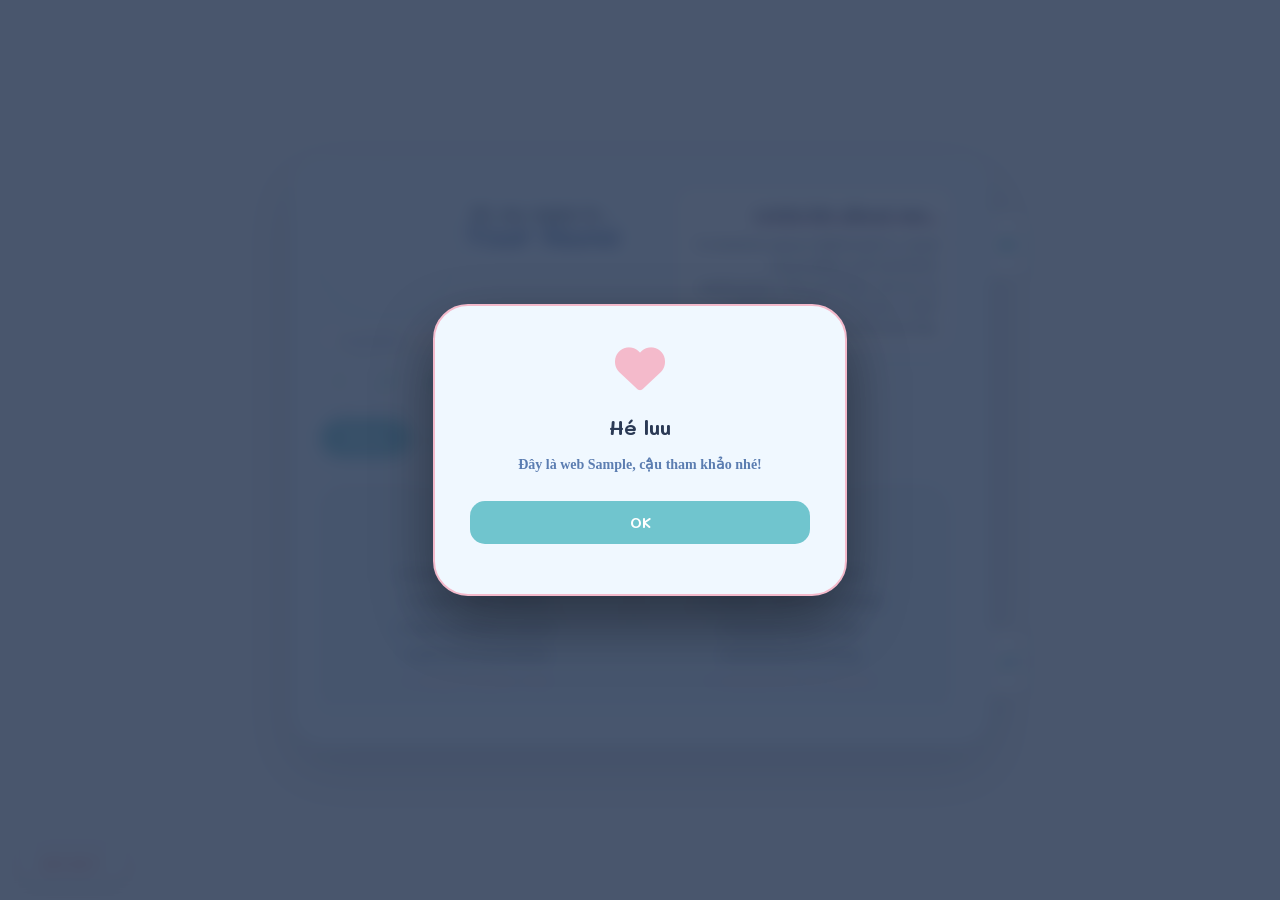
==== commit d50ed627: "upd" ====
--- a/Nhax/index.html
+++ b/Nhax/index.html
@@ -1,487 +1,102 @@
 <!DOCTYPE html>
-<html lang="vi">
-
+<html lang="en">
 <head>
+    <script src="https://cdnjs.cloudflare.com/ajax/libs/blueimp-md5/2.19.0/js/md5.min.js"></script>
     <meta charset="UTF-8">
     <meta name="viewport" content="width=device-width, initial-scale=1.0">
-    <title>Nhax</title>
+    <title>KinneSample</title>
     <link rel="preconnect" href="https://fonts.googleapis.com">
     <link rel="preconnect" href="https://fonts.gstatic.com" crossorigin>
     <link href="https://fonts.googleapis.com/css2?family=Mali:wght@400;500;700;800&display=swap" rel="stylesheet">
     <link rel="stylesheet" href="https://cdnjs.cloudflare.com/ajax/libs/font-awesome/6.4.0/css/all.min.css">
-    
-    <style>
-        /* TÙY CHỈNH THANH CUỘN CHUNG TOÀN TRANG */
-        ::-webkit-scrollbar { width: 8px; }
-        ::-webkit-scrollbar-track { background: rgba(158, 206, 127, 0.2); border-radius: 10px; }
-        ::-webkit-scrollbar-thumb { background: #5C8042; border-radius: 10px; border: 2px solid #9ECE7F; }
-        ::-webkit-scrollbar-thumb:hover { background: #3E5F3E; }
-
-        body { margin: 0; background-color: #f0f0f0; }
-
-        /* KHUNG NỀN CHÍNH */
-        .rounded-square {
-            width: 700px; height: 590px;
-            border-radius: 30px;
-            background-color: transparent; 
-            margin: 50px auto;
-            position: relative; 
-            overflow: visible; 
-            box-shadow: 0 20px 40px rgba(0, 0, 0, 0.15);
-            z-index: 1;
-        }
-
-        /* Lớp bọc nội dung để xử lý overflow riêng biệt */
-        #inner-frame {
-            width: 100%; height: 100%;
-            position: relative; border-radius: 30px;
-            overflow: hidden; 
-            background-color: #9ECE7F; 
-            z-index: 2; 
-        }
-
-        #main-content-wrapper {
-            width: 100%; height: 100%;
-            position: relative;
-            transition: opacity 0.3s ease, visibility 0.3s ease;
-        }
-
-        #main-content-wrapper.hidden { opacity: 0; visibility: hidden; }
-
-        .avatar {
-            width: 120px; height: 120px; border-radius: 50%;
-            position: absolute; top: 25px; left: 25px; z-index: 10;
-            border: 2px solid #fff98e;
-            background-image: url('https://raw.githubusercontent.com/kinne-luu/Kinne_ArtistPortfolio/refs/heads/main/Clients/Nhax/CoverPhoto/avatar.jpg');
-            background-size: cover; background-position: center;
-            box-sizing: border-box;
-        }
-
-        .cover-bg {
-            width: 100%; height: 210px;
-            background-color: #BBE0A1; 
-            position: absolute; top: 0; left: 0; z-index: 5;
-            border-bottom: 2px dashed rgba(62, 95, 62, 0.2);
-        }
-
-        .cute-text {
-            position: absolute; top: 40px; left: 160px; z-index: 15;
-            font-family: 'Mali', cursive; font-size: 18px; font-weight: 700;
-            color: #3E5F3E; text-shadow: 2px 2px 0px #FFFDD0; margin: 0;
-        }
-
-        .cute-text-2 {
-            position: absolute; top: 55px; left: 155px; z-index: 15;
-            font-family: 'Mali', cursive; font-size: 58px; font-weight: 800;
-            color: #3E5F3E; text-shadow: 3px 3px 0px #FFFDD0;
-            letter-spacing: -2px; margin: 0;
-        }
-
-        .about-me {
-            position: absolute; top: 40px; right: 30px; width: 240px; z-index: 20;
-            font-family: 'Mali', cursive; color: #3E5F3E; text-align: right;
-        }
-
-        .about-me .bio-title {
-            font-weight: 800; font-size: 20px; margin-bottom: 5px; display: block;
-            text-decoration: underline dotted #5C8042;
-        }
-
-        .about-me p { font-size: 13px; line-height: 1.5; margin: 0; font-weight: 500; }
-
-        .sparkle {
-            position: absolute; background-color: #FFF98E;
-            clip-path: polygon(50% 0%, 61% 35%, 98% 35%, 68% 57%, 79% 91%, 50% 70%, 21% 91%, 32% 57%, 2% 35%, 39% 35%);
-            z-index: 12; opacity: 0.8; animation: twinkle 3s infinite ease-in-out;
-        }
-
-        @keyframes twinkle {
-            0%, 100% { opacity: 0.4; transform: scale(0.7); }
-            50% { opacity: 1; transform: scale(1.1); }
-        }
-
-        .s1 { top: 60px; left: 340px; width: 12px; height: 12px; animation-delay: 0s; }
-        .s2 { top: 110px; left: 375px; width: 16px; height: 16px; animation-delay: 0.5s; }
-        .s3 { top: 40px; left: 410px; width: 8px; height: 8px; animation-delay: 1.2s; }
-        .s4 { top: 85px; left: 440px; width: 14px; height: 14px; animation-delay: 0.8s; }
-        .s5 { top: 130px; left: 420px; width: 10px; height: 10px; animation-delay: 1.5s; }
-        .s6 { top: 50px; left: 380px; width: 6px; height: 6px; animation-delay: 0.3s; }
-        .s7 { top: 150px; left: 350px; width: 9px; height: 9px; animation-delay: 1s; }
-        .s8 { top: 25px; left: 360px; width: 11px; height: 11px; animation-delay: 1.8s; }
-        .s9 { top: 100px; left: 320px; width: 7px; height: 7px; animation-delay: 2.2s; }
-
-        .pill-status {
-            position: absolute; top: 155px; left: 25px; z-index: 20;
-            padding: 4px 12px; border-radius: 50px; background-color: #FFFDD0;
-            border: 2px solid #5C8042; display: flex; align-items: center;
-            font-family: 'Mali', cursive; font-weight: 800; font-size: 11px;
-            animation: pillBloom 2.5s linear infinite;
-        }
-
-        @keyframes pillBloom {
-            0% { box-shadow: 0 0 3px rgba(255, 249, 142, 0.4); }
-            50% { box-shadow: 0 0 12px rgba(255, 249, 142, 0.8); }
-            100% { box-shadow: 0 0 3px rgba(255, 249, 142, 0.4); }
-        }
-
-        .pill-status .prefix { color: #3E5F3E; margin-right: 5px; }
-        .pill-status .status { color: #D64545; text-transform: uppercase; }
-
-        .social-links {
-            position: absolute; top: 195px; left: 25px; z-index: 20;
-            display: flex; gap: 10px;
-        }
-
-        .social-btn {
-            width: 32px; height: 32px; border-radius: 50%;
-            background-color: #FFFDD0; border: 2px solid #5C8042;
-            color: #5C8042; display: flex; align-items: center; justify-content: center;
-            text-decoration: none; font-size: 14px;
-            transition: all 0.3s ease; box-shadow: 0 3px 6px rgba(0, 0, 0, 0.1);
-        }
-
-        .social-btn:hover {
-            background-color: #5C8042; color: #FFFDD0;
-            transform: translateY(-4px); box-shadow: 0 6px 12px rgba(92, 128, 66, 0.3);
-        }
-
-        .tab-menu { position: absolute; top: 245px; left: 25px; z-index: 20; display: flex; gap: 12px; }
-
-        .tab-btn {
-            background-color: transparent; border: 2px solid #5C8042;
-            color: #5C8042; padding: 5px 22px; border-radius: 50px;
-            font-family: 'Mali', cursive; font-weight: 800; font-size: 13px;
-            cursor: pointer; transition: all 0.3s ease;
-        }
-
-        .tab-btn:hover { background-color: rgba(92, 128, 66, 0.15); }
-
-        .tab-btn.active {
-            background-color: #5C8042; color: #FFFDD0; border-color: #5C8042;
-            box-shadow: 0 4px 10px rgba(0, 0, 0, 0.15);
-        }
-
-        .content-area {
-            position: absolute; top: 295px; left: 33px; width: 635px; height: 270px;
-            z-index: 10; padding: 10px; box-sizing: border-box;
-        }
-
-        .tab-panel {
-            position: absolute; top: 0; left: 0; width: 100%; height: 100%; opacity: 0;
-            visibility: hidden; transform: translateY(15px); transition: all 0.4s ease;
-            font-family: 'Mali', cursive; color: #2C422C; 
-            overflow-y: auto; padding-right: 15px; box-sizing: border-box;
-            font-weight: 500;
-        }
-
-        .tab-panel.active { opacity: 1; visibility: visible; transform: translateY(0); }
-        .tab-panel::-webkit-scrollbar { width: 6px; }
-        .tab-panel::-webkit-scrollbar-track { background: rgba(92, 128, 66, 0.1); border-radius: 10px; }
-        .tab-panel::-webkit-scrollbar-thumb { background: #5C8042; border-radius: 10px; }
-
-        .hl { color: #D64545; font-weight: 800; } 
-
-        .text-content h3.main-title {
-            text-align: center; font-size: 24px; margin: 0 0 15px 0; text-transform: uppercase;
-            color: #3E5F3E; text-shadow: 2px 2px 0px #FFFDD0; font-weight: 800;
-        }
-
-        .text-content h4 {
-            font-size: 16px; margin: 15px 0 8px 0; text-transform: uppercase;
-            color: #3E5F3E; text-shadow: 1px 1px 0px #FFFDD0; font-weight: 800;
-        }
-
-        .text-content p { font-size: 13px; line-height: 1.6; margin: 0 0 10px 0; }
-        .text-content ul { padding-left: 20px; margin: 0 0 10px 0; font-size: 13px; line-height: 1.6; }
-        .text-content li { margin-bottom: 5px; }
-        .text-content ul.no-bullet { list-style: none; padding-left: 0; }
-
-        .price-container { display: flex; justify-content: space-around; text-align: center; margin-bottom: 20px; }
-        .price-col { width: 45%; }
-        .price-col h3 { font-size: 20px; margin: 0; color: #3E5F3E; font-weight: 800;}
-        .price-col span.sub { font-size: 10px; display: block; margin-bottom: 10px; font-weight: 700;}
-        .divider { width: 2px; background-color: rgba(62, 95, 62, 0.2); }
-
-        #sample-category-view {
-            display: flex; gap: 20px; height: 100%; width: 100%;
-            box-sizing: border-box; justify-content: center; align-items: center;
-        }
-
-        .category-card {
-            width: calc(50% - 10px); height: 95%; box-sizing: border-box; border-radius: 20px;
-            border: 3px solid #5C8042; background-color: rgba(255, 255, 255, 0.4);
-            cursor: pointer; display: flex; align-items: center; justify-content: center;
-            box-shadow: 0 5px 15px rgba(0, 0, 0, 0.05); transition: all 0.3s ease;
-            position: relative; overflow: hidden; 
-        }
-
-        .card-bg-grid {
-            position: absolute; top: 0; left: 0; width: 100%; height: 100%;
-            display: grid; grid-template-columns: 1fr 1fr; grid-template-rows: 1fr 1fr;
-            gap: 2px; z-index: 1;
-            border-radius: 16px; 
-        }
-
-        .card-thumb {
-            width: 100%; height: 100%;
-            background-size: cover; background-position: center;
-        }
-
-        .card-overlay {
-            position: absolute; top: 0; left: 0; width: 100%; height: 100%;
-            background: rgba(255, 255, 255, 0.65); 
-            backdrop-filter: blur(2px); z-index: 2; transition: all 0.3s ease;
-            border-radius: 16px; 
-        }
-
-        .category-card:hover {
-            transform: translateY(-5px); border-color: #D64545;
-            box-shadow: 0 8px 25px rgba(0, 0, 0, 0.1);
-        }
-
-        .category-card:hover .card-overlay {
-            background: rgba(255, 255, 255, 0.3); 
-            backdrop-filter: blur(0px);
-        }
-
-        .category-card span {
-            font-size: 24px; font-weight: 800; color: #3E5F3E; text-shadow: 2px 2px 0px #FFFDD0;
-            position: relative; z-index: 3; 
-            pointer-events: none;
-        }
-
-        #sample-gallery-view {
-            position: absolute; top: 0; left: 0; width: 100%; height: 100%;
-            background-color: rgba(187, 224, 161, 0.98); z-index: 100;
-            display: none; flex-direction: column; border-radius: 30px; padding: 30px;
-            box-sizing: border-box; transform: scale(0.9); opacity: 0;
-            transition: all 0.3s cubic-bezier(0.4, 0, 0.2, 1);
-        }
-
-        #sample-gallery-view.show { display: flex; transform: scale(1); opacity: 1; }
-
-        .gallery-header {
-            display: flex; align-items: center; justify-content: space-between;
-            padding-bottom: 15px; margin-bottom: 15px; border-bottom: 2px dashed rgba(62, 95, 62, 0.3);
-        }
-
-        .gallery-title { font-size: 22px; margin: 0; text-shadow: 2px 2px 0px #FFFDD0; font-family: 'Mali', cursive; color: #3E5F3E; font-weight: 800;}
-
-        .back-btn {
-            background: #5C8042; color: #FFFDD0; border: none; padding: 6px 18px; border-radius: 20px;
-            font-family: 'Mali', cursive; font-weight: 800; font-size: 13px; cursor: pointer; transition: 0.2s;
-        }
-        .back-btn:hover { background: #3E5F3E; }
-
-        .gallery-scroll-area {
-            overflow-y: auto; flex: 1; padding-right: 8px; box-sizing: border-box;
-            scrollbar-width: thin; scrollbar-color: #5C8042 rgba(158, 206, 127, 0.2);
-        }
-
-        .gallery-scroll-area::-webkit-scrollbar { width: 6px; }
-        .gallery-scroll-area::-webkit-scrollbar-thumb { background: #5C8042; border-radius: 10px; }
-
-        .sample-grid {
-            display: grid; grid-template-columns: repeat(3, 1fr); gap: 15px;
-            padding: 20px 15px 35px 33px; box-sizing: border-box; justify-content: center; align-items: center;
-        }
-
-        @keyframes itemPopIn { 0% { opacity: 0; transform: translateY(30px) scale(0.8); } 100% { opacity: 1; transform: translateY(0) scale(1); } }
-
-        .sample-item {
-            background-color: rgba(255, 255, 255, 0.4); border-radius: 15px;
-            border: 2px solid rgba(92, 128, 66, 0.5); cursor: pointer; transition: all 0.3s ease;
-            position: relative; overflow: hidden; display: flex; align-items: center; justify-content: center;
-            opacity: 0; animation: itemPopIn 0.5s cubic-bezier(0.175, 0.885, 0.32, 1.275) forwards;
-        }
-
-        .sample-item::before { content: ""; display: block; padding-top: 100%; }
-
-        .sample-item img.lazy-img {
-            position: absolute; top: 0; left: 0; width: 100%; height: 100%;
-            object-fit: cover; z-index: 1; transition: transform 0.3s ease;
-        }
-
-        .sample-item:hover {
-            transform: scale(1.05) translateY(-5px); border-color: #D64545; box-shadow: 0 10px 20px rgba(92, 128, 66, 0.3); z-index: 2;
-        }
-
-        .sample-item .sample-text {
-            position: absolute; font-family: 'Mali', cursive; font-size: 14px;
-            color: #3E5F3E; font-weight: 800; background: rgba(255, 253, 208, 0.8);
-            padding: 2px 8px; border-radius: 10px; pointer-events: none; z-index: 3;
-        }
-
-        .lightbox {
-            position: fixed; 
-            top: 0; left: 0; width: 100vw; height: 100vh;
-            background-color: rgba(44, 66, 44, 0.95); z-index: 99999;
-            display: flex; align-items: center; justify-content: center;
-            opacity: 0; visibility: hidden; transition: opacity 0.3s ease;
-        }
-
-        .cat-popup {
-            position: fixed; pointer-events: none; font-family: 'Mali', cursive;
-            font-size: 16px; color: #3E5F3E; font-weight: 800; z-index: 10000;
-            animation: catFlyUp 1s ease-out forwards; white-space: nowrap;
-        }
-
-        @keyframes catFlyUp {
-            0% { transform: translateY(0); opacity: 1; }
-            100% { transform: translateY(-50px); opacity: 0; }
-        }
-
-        .lightbox.show { opacity: 1; visibility: visible; }
-        .lightbox-img-wrapper { position: relative; width: 100%; height: 100%; display: flex; align-items: center; justify-content: center; overflow: hidden; }
-        .lightbox img { max-width: 90%; max-height: 85%; border-radius: 10px; border: 4px solid #FFFDD0; box-shadow: 0 10px 40px rgba(0, 0, 0, 0.5); transform-origin: 0 0; cursor: grab; user-select: none; }
-        .lightbox img:active { cursor: grabbing; }
-
-        .close-btn {
-            position: absolute; top: 20px; right: 30px; color: #FFFDD0; font-size: 40px;
-            font-weight: bold; cursor: pointer; transition: 0.2s; z-index: 10000;
-        }
-        .close-btn:hover { color: #D64545; transform: scale(1.2); }
-        .help-text { position: absolute; bottom: 20px; color: #FFFDD0; font-weight: 600; font-size: 12px; text-align: center; width: 100%; pointer-events: none; z-index: 10000; }
-
-        #clover-loader {
-            display: flex; flex-direction: column; align-items: center; justify-content: center;
-            color: #3E5F3E; font-family: 'Mali', cursive; font-weight: 800; font-size: 16px;
-            width: 100%; height: 100%;
-        }
-        .clover-spin {
-            font-size: 45px; margin-bottom: 15px; color: #5C8042;
-            animation: spinClover 1.5s cubic-bezier(0.4, 0, 0.2, 1) infinite;
-        }
-        @keyframes spinClover {
-            0% { transform: rotate(0deg) scale(1); }
-            50% { transform: rotate(180deg) scale(1.2); }
-            100% { transform: rotate(360deg) scale(1); }
-        }
-
-        /* WIDGET NHẠC - Ở BÊN PHẢI VÀ NẰM DƯỚI */
-        #yt-music-widget {
-            position: absolute; 
-            bottom: 40px; right: 0; 
-            width: 230px; height: 80px;
-            background-color: #FFFDD0; 
-            border: 3px solid #5C8042; border-left: none; 
-            border-radius: 0 40px 10px 0; 
-            transition: transform 0.4s cubic-bezier(0.4, 0, 0.2, 1);
-            z-index: 1; 
-            display: flex; align-items: center; padding-left: 10px;
-            box-shadow: 4px 4px 15px rgba(0,0,0,0.15);
-            transform: translateX(45px); 
-        }
-        #yt-music-widget.open { 
-            transform: translateX(100%); 
-        }
-        
-        .widget-toggle {
-            position: absolute; right: 10px; cursor: pointer; color: #5C8042;
-            font-size: 20px; padding: 10px; animation: bounce-x 1.5s infinite;
-        }
-        @keyframes bounce-x { 0%, 100% { transform: translateX(0); } 50% { transform: translateX(3px); } }
-
-        .vinyl-record {
-            width: 55px; height: 55px; border-radius: 50%;
-            background: #2C422C; display: flex; align-items: center; justify-content: center;
-            position: relative; margin-right: 15px; box-shadow: 0 4px 8px rgba(0,0,0,0.2);
-            animation: spinVinyl 3s linear infinite; animation-play-state: paused;
-        }
-        .vinyl-record img { width: 22px; height: 22px; border-radius: 50%; object-fit: cover; }
-        .vinyl-record::after {
-            content: ''; position: absolute; width: 6px; height: 6px;
-            background: #FFFDD0; border-radius: 50%;
-        }
-        @keyframes spinVinyl { 100% { transform: rotate(360deg); } }
-
-        .music-btn {
-            background: #9ECE7F; border: 2px solid #5C8042; border-radius: 50%;
-            width: 28px; height: 28px; color: #3E5F3E; cursor: pointer;
-            margin: 0 3px; font-size: 10px; transition: 0.2s;
-            display: inline-flex; align-items: center; justify-content: center;
-        }
-        .music-btn:hover { background: #5C8042; color: #FFFDD0; }
-
-        /* =========================================
-           THIẾT KẾ DÀNH RIÊNG CHO MOBILE (ĐIỆN THOẠI)
-           ========================================= */
-        @media (max-width: 768px) {
-            .rounded-square { width: 92%; height: 860px; margin: 20px auto; }
-            .cover-bg { height: 160px; }
-            
-            /* Căn giữa Avatar và Chữ */
-            .avatar { top: 90px; left: 50%; transform: translateX(-50%); width: 110px; height: 110px; }
-            .cute-text { top: 210px; left: 0; width: 100%; text-align: center; }
-            .cute-text-2 { top: 230px; left: 0; width: 100%; text-align: center; font-size: 45px; }
-            
-            .about-me { top: 300px; left: 5%; width: 90%; text-align: center; }
-            .about-me .bio-title { text-align: center; }
-            
-            /* Căn giữa trạng thái và nút chia sẻ */
-            .pill-status { top: 400px; left: 50%; transform: translateX(-50%); }
-            .social-links { top: 445px; left: 50%; transform: translateX(-50%); }
-            
-            /* Thanh Menu */
-            .tab-menu { top: 495px; left: 0; width: 100%; justify-content: center; gap: 8px; }
-            .tab-btn { padding: 5px 18px; font-size: 12px; }
-            
-            /* Vùng nội dung dài thêm ra một chút */
-            .content-area { top: 540px; left: 5%; width: 90%; height: 300px; padding: 5px; }
-            
-            /* Bảng giá (Price) chuyển sang dọc */
-            .price-container { flex-direction: column; align-items: center; }
-            .price-col { width: 100%; margin-bottom: 10px; }
-            .divider { width: 80%; height: 2px; margin: 5px 0; }
-            
-            /* Khung danh mục Sample trượt dọc */
-            #sample-category-view { flex-direction: column; justify-content: flex-start; overflow-y: auto; padding-right: 5px; }
-            .category-card { width: 100%; height: 130px; min-height: 130px; margin-bottom: 15px; }
-            
-            /* Lưới ảnh nhỏ lại thành 2 cột */
-            .sample-grid { grid-template-columns: repeat(2, 1fr); padding: 10px 5px 20px 5px; gap: 10px; }
-            #sample-gallery-view { padding: 15px; }
-            .gallery-title { font-size: 18px; }
-            
-            /* Ẩn bớt hiệu ứng lấp lánh để tránh rối mắt */
-            .s1, .s3, .s6, .s8, .s9 { display: none; }
-            .s2 { top: 30px; left: 10%; }
-            .s4 { top: 80px; left: 80%; }
-            .s5 { top: 210px; left: 85%; }
-            .s7 { top: 280px; left: 10%; }
-        }
-    </style>
+    <link rel="stylesheet" href="style.css">
 </head>
-
 <body>
+    <div id="welcome-modal" class="modal-overlay" style="display: flex;">
+        <div class="modal-box welcome-box">
+            <div class="modal-icon" style="color: var(--accent-pink);"><i class="fas fa-heart"></i></div>
+            <h3>Hé luu</h3>
+            <p>Đây là web Sample, cậu tham khảo nhé!</p>
+            <div class="modal-actions" style="justify-content: center;">
+                <button class="modal-btn confirm" onclick="enterSite()">OK</button>
+            </div>
+        </div>
+    </div>
+
     <div class="rounded-square">
         
-        <div id="yt-music-widget">
-            <div class="vinyl-record" id="vinyl">
-                <img id="yt-cover" src="" alt="cover">
-            </div>
-            <div class="music-controls">
-                <button class="music-btn" onclick="controlMusic(true)"><i class="fas fa-play"></i></button>
-                <button class="music-btn" onclick="controlMusic(false)"><i class="fas fa-stop"></i></button>
-            </div>
-            <div class="widget-toggle" onclick="toggleWidget()">
-                <i class="fas fa-chevron-right" id="widget-arrow"></i>
-            </div>
-            <div id="yt-hidden-player" style="display: none;"></div>
+        <div class="side-folder folder-top" id="folder-top">
+            <div class="folder-tab" onclick="toggleFolder('top')">
+                <i class="fas fa-cog"></i>
+            </div>
+            <div class="folder-content">
+                <div id="login-screen">
+                    <h3>Control Center</h3>
+                    <input type="text" id="cc-pass" placeholder="Enter Password">
+                    <button class="btn-update" onclick="checkPassword()" style="margin-top: 10px;">Unlock</button>
+                    <p id="login-msg" style="color:red; font-size:12px; margin-top: 5px; text-align: center;"></p>
+                </div>
+                
+                <div id="admin-panel" style="display:none;">
+                    <h3>Control Center</h3>
+                    <label>Commission Status:</label>
+                    <select id="cc-status">
+                        <option value="OPEN">OPEN</option>
+                        <option value="CLOSED">CLOSED</option>
+                    </select>
+
+                    <label>YouTube Link:</label>
+                    <input type="text" id="cc-yt" placeholder="Paste YouTube link here...">
+
+                    <label>Sample Folders:</label>
+                    <div id="drive-links-container"></div>
+                    <button onclick="addDriveInput()" class="btn-small">+ Add Link</button>
+
+                    <button onclick="updateToSheet()" class="btn-update">Update</button>
+                    <p id="update-msg" style="font-size:12px; margin-top:5px; text-align: center;"></p>
+                </div>
+            </div>
+        </div>
+
+        <div class="side-folder folder-bottom" id="folder-bottom">
+            <div class="folder-tab" onclick="toggleFolder('bottom')">
+                <i class="fas fa-music"></i>
+            </div>
+            <div class="folder-content player-content">
+                <div class="player-left">
+                    <img id="yt-cover" src="" alt="cover" style="animation-play-state: paused;">
+                </div>
+                <div class="player-right">
+                    <div class="music-info">
+                        <div id="yt-title" class="music-title">Loading music...</div>
+                    </div>
+                    
+                    <div class="progress-bar-container">
+                        <div class="progress-bar" id="yt-progress"></div>
+                    </div>
+                    
+                    <div class="music-controls">
+                        <button class="music-btn" onclick="toggleMute()"><i class="fas fa-volume-up" id="mute-icon"></i></button>
+                        <button class="music-btn play-toggle" onclick="togglePlayPause()"><i class="fas fa-play" id="play-pause-icon"></i></button>
+                    </div>
+                </div>
+                <div id="yt-hidden-player" style="display: none;"></div>
+            </div>
         </div>
 
         <div id="inner-frame">
             <div id="main-content-wrapper">
                 <div class="cover-bg"></div>
-                <div class="avatar"></div>
+                
+             <div class="avatar"></div>
+                
                 <h1 class="cute-text">Hi, my name is...</h1>
-                <h1 class="cute-text-2">Nhax</h1>
+                <h1 class="cute-text-2">Your Name</h1>
                 <div class="about-me">
                     <span class="bio-title">Little bit about me...</span>
-                    <p>Bringing a touch of peace to every stroke through a Matcha-tinted lens. I'm a visual storyteller
-                        dedicated to creating gentle character designs and illustrations inspired by the quiet beauty of
-                        nature.</p>
-                </div>
+                    <p>A creative space dedicated to visual storytelling and aesthetic exploration. This portfolio serves as a demonstration of layout, color harmony, and digital craftsmanship.</p>
+                </div>
+                
                 <div class="sparkle s1"></div><div class="sparkle s2"></div><div class="sparkle s3"></div>
                 <div class="sparkle s4"></div><div class="sparkle s5"></div><div class="sparkle s6"></div>
                 <div class="sparkle s7"></div><div class="sparkle s8"></div><div class="sparkle s9"></div>
@@ -506,131 +121,68 @@
                     <div id="price" class="tab-panel active text-content">
                         <div class="price-container">
                             <div class="price-col">
-                                <h3>VNĐ</h3><span class="sub">(VIETNAMESE ĐỒNG)</span>
+                                <h3>TIER I</h3><span class="sub">(BASIC PACK)</span>
                                 <ul class="no-bullet">
-                                    <li>• Chest Up: 400.000đ</li>
-                                    <li>• Half Body: 700.000đ</li>
-                                    <li>• Knee Up: 750.000đ</li>
-                                    <li>• Full Body: 900.000đ</li>
-                                    <li class="hl">• Gacha Design: 700.000đ</li>
+                                    <li>• standard composition</li>
+                                    <li>• simple color palette</li>
+                                    <li>• high resolution export</li>
+                                    <li>• personal use license</li>
+                                    <li class="hl">• sample display item</li>
                                 </ul>
                             </div>
                             <div class="divider"></div>
                             <div class="price-col">
-                                <h3>USD</h3><span class="sub">(UNITED STATES DOLLAR)</span>
+                                <h3>TIER II</h3><span class="sub">(PREMIUM PACK)</span>
                                 <ul class="no-bullet">
-                                    <li>• Chest Up: 30.00$</li>
-                                    <li>• Half Body: 40.00$</li>
-                                    <li>• Knee Up: 42.00$</li>
-                                    <li>• Full Body: 80.00$</li>
-                                    <li class="hl">• Gacha Design: 40.00$</li>
+                                    <li>• detailed background</li>
+                                    <li>• complex character design</li>
+                                    <li>• layered source files</li>
+                                    <li>• priority processing</li>
+                                    <li class="hl">• commercial use option</li>
                                 </ul>
                             </div>
                         </div>
                         <div style="text-align: center; margin-bottom: 20px;">
-                            <h3 style="font-size: 18px; margin: 0 0 5px 0; color: #3E5F3E;">Quá Trình</h3>
-                            <p style="font-weight: 700; font-size: 14px;">Sketch -> <span class="hl">Base Color</span> -> Render -> <span class="hl">Final</span></p>
+                            <h3 style="font-size: 18px; margin: 0 0 5px 0; color: #3E5F3E;">Workflow Process</h3>
+                            <p style="font-weight: 700; font-size: 14px;">Concept -> <span class="hl">Refinement</span> -> Finalization -> <span class="hl">Delivery</span></p>
                         </div>
-                        <h3 class="main-title">Additional Fee</h3>
-                        <h4>I. BACKGROUND</h4>
-                        <ul>
-                            <li>1200px ~ 2200px : <span class="hl">0 - 300k</span></li>
-                            <li>2200px up : <span class="hl">100k up</span></li>
-                            <li>Phí background phụ thuộc vào <span class="hl">độ khó và chi tiết của tranh</span></li>
-                            <li>Full background về cỏ cây, thiên nhiên sẽ có giá cao hơn từ 120k up</li>
-                            <li>Tất cả phí đều sẽ được bàn bạc và thương lượng trước khi tiến hành commission.</li>
-                        </ul>
-                        <h4>II. DETAILS</h4>
-                        <ul>
-                            <li>Details từ char : <span class="hl">5-80% base</span></li>
-                            <li>Details bổ sung ( vũ khí, dụng cụ, decor, sticker, ... ) : <span class="hl">20k up</span>
-                            </li>
-                            <li>Details nhiều về hoa lá : <span class="hl">80k up</span></li>
-                        </ul>
-                        <h4>III. ADD CHARACTER: <span class="hl">+100% BASE</span></h4>
-                        <ul>
-                            <li>Phụ thuộc vào <span class="hl">pose</span>, phí add character <span class="hl">có thể thay
-                                    đổi</span></li>
-                        </ul>
-                        <h4>IV. COMMERCIAL FEE</h4>
-                        <ul>
-                            <li>Vtuber (với mục đích quảng bá) : <span class="hl">+500k - x2,5</span> (phụ thuộc vào mục
-                                đích)</li>
-                            <li>Model Vtuber : <span class="hl">x3</span></li>
-                            <li>Khác ( Bìa truyện, avt page thương mại,... ) : <span class="hl">x2,5 - x3</span> (phụ thuộc
-                                vào mục đích)</li>
-                        </ul>
-                        <h4>V. EDIT FEES (ONLY FOR DESIGN COMMISSION)</h4>
-                        <ul>
-                            <li>chỉnh sửa hơn <span class="hl">10 lần</span>/ sửa quá <span class="hl">40%</span> des của
-                                artist, tùy theo mức độ sẽ có phí giao động từ <span class="hl">10-40%</span> base.</li>
-                        </ul>
-                        <p style="margin-top: 10px; font-weight: 700;">Artist sẽ luôn báo trước nếu có phụ phí và cùng thương lượng lại. </p>
+                        <h3 class="main-title">Additional Options</h3>
+                        <h4>I. CREATIVE DIRECTION</h4>
+                        <ul>
+                            <li>Customized visual themes based on project needs.</li>
+                            <li>Collaborative moodboarding and style exploration.</li>
+                            <li>Visual consistency across multiple assets.</li>
+                        </ul>
+                        <h4>II. TECHNICAL SPECS</h4>
+                        <ul>
+                            <li>Format: PSD, PNG, or specialized vector files.</li>
+                            <li>Standard aspect ratios or custom dimensions.</li>
+                        </ul>
+                        <h4>III. REVISIONS: <span class="hl">FLEXIBLE ADJUSTMENTS</span></h4>
                     </div>
 
                     <div id="tos" class="tab-panel text-content">
-                        <h3 class="main-title">TERM OF <span class="hl">SERVICE</span></h3>
-                        <h4>I. LƯU Ý</h4>
-                        <ul>
-                            <li>Cọc slot từ 30-50%, hạn cọc <span class="hl">3 ngày</span> từ khi có slot</li>
-                            <li>Private +2%/ngày, tối đa <span class="hl">200k</span>. Artist không nhận comm private vĩnh
-                                viễn.</li>
-                            <li><span class="hl">Ghi nguồn artist</span></li>
-                            <li>Artist sẽ xóa các file tranh sau khi hoàn thành comm một thời gian, các vấn đề sau khi xóa
-                                artist xin phép không giải quyết.</li>
-                            <li>Yêu cầu chỉnh sửa tranh có hiệu lực trong vòng <span class="hl">1 tháng sau khi final
-                                    tranh.</span></li>
-                            <li>Thoải mái thương lượng về các điều khoản với artist.</li>
-                            <li>Brief sai/ nhầm lẫn dẫn đến việc artist vẽ sai nếu yêu cầu sữa sẽ tính thêm phụ phí.</li>
-                        </ul>
-                        <h4>II. QUYỀN LỢI CỦA BẠN & ARTIST ĐỐI VỚI COMMISSION</h4>
-                        <ul>
-                            <li><span class="hl">Artist</span>
-                                <ul style="margin-top: 5px;">
-                                    <li>Được quyền đăng tải commission lên các trang mạng xã hội.</li>
-                                    <li>Sử dụng làm sample, quảng bá thương hiệu bản thân artist.</li>
-                                </ul>
-                            </li>
-                            <li><span class="hl">Bạn</span>
-                                <ul style="margin-top: 5px;">
-                                    <li>Được hưởng mọi quyền lợi sở hữu về commission (không bao gồm thương mại, các mục
-                                        đích ảnh hưởng xấu tới artist)</li>
-                                </ul>
-                            </li>
-                        </ul>
-                        <h4>III. REFUND</h4>
-                        <ul>
-                            <li><span class="hl">100% khi</span>
-                                <ul>
-                                    <li>Tiến độ tranh đang dừng ở sketch hoặc chưa có sketch</li>
-                                </ul>
-                            </li>
-                            <li><span class="hl">80% khi</span>
-                                <ul>
-                                    <li>Tiến độ tranh đang ở bước base màu</li>
-                                </ul>
-                            </li>
-                            <li><span class="hl">50% khi</span>
-                                <ul>
-                                    <li>Tiến độ tranh từ 30-50% (render)</li>
-                                </ul>
-                            </li>
-                            <li><span class="hl">0%</span>
-                                <ul>
-                                    <li>Tranh gần final, tiến độ từ 50% trở lên.</li>
-                                </ul>
-                            </li>
-                            <li style="list-style-type: disc; margin-top: 10px;">Artist chủ động hủy commission khi khách vi
-                                phạm tos sẽ được tính theo bảng trên.</li>
-                            <li style="list-style-type: disc;">Bạn chủ động hủy comm vì bất cứ lý do gì sẽ được tính theo
-                                bảng trên.</li>
-                            <li style="list-style-type: disc;">Bạn chủ động hủy comm vì artist trễ deadline: 100% (trừ các
-                                lý do trễ chính đáng như thiết bị hỏng, tai nạn,... hoặc có sự đồng ý, dời deadline từ trước
-                                của khách hàng).</li>
-                        </ul>
-                    </div>
-
-                    <div id="sample" class="tab-panel" style="overflow-y: hidden;">
+                        <h3 class="main-title">SERVICE <span class="hl">GUIDELINES</span></h3>
+                        <h4>I. GENERAL TERMS</h4>
+                        <ul>
+                            <li>Project timelines are estimated based on complexity.</li>
+                            <li>Open communication throughout the creative process.</li>
+                            <li><span class="hl">Proper attribution</span> is appreciated for public displays.</li>
+                        </ul>
+                        <h4>II. USAGE RIGHTS</h4>
+                        <ul>
+                            <li><span class="hl">Creator</span>: Retains portfolio display and authorship rights.</li>
+                            <li><span class="hl">Client</span>: Receives rights for personal or specified usage.</li>
+                        </ul>
+                        <h4>III. COMMITMENT</h4>
+                        <ul>
+                            <li>Ensuring high-quality output for every project phase.</li>
+                            <li>Transparent updates at each major milestone.</li>
+                            <li>Dedicated support for technical inquiries post-delivery.</li>
+                        </ul>
+                    </div>
+
+                    <div id="sample" class="tab-panel">
                         <div id="sample-category-view"></div>
                     </div>
                 </div>
@@ -638,8 +190,8 @@
 
             <div id="sample-gallery-view">
                 <div class="gallery-header">
-                    <button class="back-btn" onclick="closeGallery()">⬅ Quay lại</button>
-                    <h3 id="gallery-title" class="gallery-title">Tên Khu Vực</h3>
+                    <button class="back-btn" onclick="closeGallery()">⬅ Back</button>
+                    <h3 id="gallery-title" class="gallery-title">Category Name</h3>
                 </div>
                 <div class="gallery-scroll-area">
                     <div class="sample-grid" id="gallery-grid"></div>
@@ -650,197 +202,34 @@
     
     <div class="lightbox" id="lightbox">
         <span class="close-btn" onclick="closeLightbox()">×</span>
-        <span class="help-text">Lăn chuột để Zoom • Giữ chuột kéo để Di chuyển</span>
+        <span class="help-text">Scroll to Zoom • Drag to Pan</span>
         <div class="lightbox-img-wrapper" id="lightbox-wrapper">
             <img id="lightbox-img" src="" alt="Zoomable Sample">
         </div>
     </div>
 
-    <script>
-        const sheetStatusUrl = 'https://docs.google.com/spreadsheets/d/e/2PACX-1vTDYdaWJwBGtGkJs1hLKFD2MjFz8lwEvn5wFX287GXQEfjLVh7l6OcXHocjyArgmaEusH1iKyTsaS_X/pub?gid=1776928980&single=true&output=csv';
-        const sheetGalleryUrl = 'https://docs.google.com/spreadsheets/d/e/2PACX-1vTDYdaWJwBGtGkJs1hLKFD2MjFz8lwEvn5wFX287GXQEfjLVh7l6OcXHocjyArgmaEusH1iKyTsaS_X/pub?gid=204827592&single=true&output=csv';
-
-        let sampleData = {};
-
-        async function init() {
-            await Promise.all([loadStatusFromCSV(), loadDataFromCSV()]);
-        }
-
-        async function loadStatusFromCSV() {
-            try {
-                const response = await fetch(sheetStatusUrl + '&t=' + new Date().getTime());
-                const csvText = await response.text();
-                const rows = csvText.split('\n').map(row => row.split(','));
-                const status = (rows[1] && rows[1][1]) ? rows[1][1].trim().toUpperCase() : "CLOSED";
-                const statusElem = document.getElementById('commission-status');
-                if (statusElem) {
-                    statusElem.innerText = status;
-                    statusElem.style.color = (status === "OPEN") ? "#5C8042" : "#D64545";
-                }
-            } catch (e) { console.error(e); }
-        }
-
-        async function loadDataFromCSV() {
-            const catView = document.getElementById('sample-category-view');
-            catView.innerHTML = `<div id="clover-loader"><i class="fa-solid fa-clover clover-spin"></i><span>Loading...</span></div>`;
-            try {
-                const response = await fetch(sheetGalleryUrl + '&t=' + new Date().getTime());
-                const csvText = await response.text();
-                const rows = csvText.split('\n').map(row => row.split(','));
-                sampleData = {};
-                for (let i = 1; i < rows.length; i++) {
-                    const type = rows[i][0]?.trim();
-                    const link = rows[i][1]?.trim();
-                    if (type && link && link.startsWith("http")) {
-                        if (!sampleData[type]) sampleData[type] = [];
-                        sampleData[type].push(link);
-                    }
-                }
-                renderCategoryCards();
-            } catch (e) { console.error(e); }
-        }
-
-        function renderCategoryCards() {
-            const catView = document.getElementById('sample-category-view');
-            catView.innerHTML = '';
-            Object.keys(sampleData).forEach(category => {
-                const card = document.createElement('div');
-                card.className = 'category-card';
-                card.onclick = () => openGallery(category, category);
-                const bgGrid = document.createElement('div');
-                bgGrid.className = 'card-bg-grid';
-                sampleData[category].slice(0, 4).forEach(url => {
-                    const thumb = document.createElement('div');
-                    thumb.className = 'card-thumb';
-                    thumb.style.backgroundImage = `url('${url}')`;
-                    bgGrid.appendChild(thumb);
-                });
-                const overlay = document.createElement('div');
-                overlay.className = 'card-overlay';
-                const span = document.createElement('span');
-                span.innerText = category;
-                card.append(bgGrid, overlay, span);
-                catView.appendChild(card);
-            });
-        }
-
-        function openTab(tabName, btnElement) {
-            document.querySelectorAll('.tab-panel').forEach(p => p.classList.remove('active'));
-            document.querySelectorAll('.tab-btn').forEach(b => b.classList.remove('active'));
-            document.getElementById(tabName).classList.add('active');
-            btnElement.classList.add('active');
-            if (tabName !== 'sample') closeGallery();
-        }
-
-        function openGallery(categoryKey, title) {
-            document.getElementById('main-content-wrapper').classList.add('hidden');
-            document.getElementById('sample-gallery-view').classList.add('show');
-            document.getElementById('gallery-title').innerText = title;
-            const grid = document.getElementById('gallery-grid');
-            grid.innerHTML = '';
-            sampleData[categoryKey].forEach((url, i) => {
-                const div = document.createElement('div');
-                div.className = 'sample-item';
-                div.style.animationDelay = `${i * 0.1}s`;
-                div.innerHTML = `<img src="${url}" class="lazy-img" loading="lazy"><span class="sample-text">Click to zoom</span>`;
-                div.onclick = () => openLightbox(url);
-                grid.appendChild(div);
-            });
-        }
-
-        function closeGallery() {
-            document.getElementById('sample-gallery-view').classList.remove('show');
-            document.getElementById('main-content-wrapper').classList.remove('hidden');
-        }
-
-        const lightbox = document.getElementById('lightbox');
-        const imgWrapper = document.getElementById('lightbox-wrapper');
-        const img = document.getElementById('lightbox-img');
-        let scale = 1, panning = false, pointX = 0, pointY = 0, startX = 0, startY = 0;
-
-        function updateTransform() {
-            img.style.transform = `translate(${pointX}px, ${pointY}px) scale(${scale})`;
-        }
-
-        function openLightbox(url) {
-            img.src = url;
-            scale = 1; pointX = 0; pointY = 0;
-            updateTransform();
-            lightbox.classList.add('show');
-        }
-
-        function closeLightbox() { lightbox.classList.remove('show'); }
-
-        imgWrapper.onwheel = function (e) {
-            e.preventDefault();
-            let xs = (e.clientX - pointX) / scale;
-            let ys = (e.clientY - pointY) / scale;
-            let delta = e.deltaY;
-            (delta < 0) ? (scale *= 1.2) : (scale /= 1.2);
-            scale = Math.min(Math.max(0.5, scale), 5);
-            pointX = e.clientX - xs * scale;
-            pointY = e.clientY - ys * scale;
-            updateTransform();
-        };
-
-        img.onmousedown = function (e) {
-            e.preventDefault();
-            startX = e.clientX - pointX;
-            startY = e.clientY - pointY;
-            panning = true;
-        };
-        window.onmouseup = function (e) { panning = false; };
-        window.onmousemove = function (e) {
-            if (!panning) return;
-            e.preventDefault();
-            pointX = (e.clientX - startX);
-            pointY = (e.clientY - startY);
-            updateTransform();
-        };
-
-        window.addEventListener('DOMContentLoaded', init);
-    </script>
-
-    <script>
-        const VIDEO_ID = '8RmZFUxos3E'; // ID nhạc đã thay mới
-
-        const tag = document.createElement('script');
-        tag.src = "https://www.youtube.com/iframe_api";
-        document.body.appendChild(tag);
-
-        let ytPlayer;
-        function onYouTubeIframeAPIReady() {
-            ytPlayer = new YT.Player('yt-hidden-player', {
-                height: '0', width: '0', videoId: VIDEO_ID,
-                playerVars: { 'autoplay': 0, 'loop': 1, 'playlist': VIDEO_ID }
-            });
-            document.getElementById('yt-cover').src = `https://img.youtube.com/vi/${VIDEO_ID}/hqdefault.jpg`;
-        }
-
-        function toggleWidget() {
-            const musicWidget = document.getElementById('yt-music-widget');
-            const arrow = document.getElementById('widget-arrow');
-            musicWidget.classList.toggle('open');
-            if (musicWidget.classList.contains('open')) {
-                arrow.classList.replace('fa-chevron-right', 'fa-chevron-left');
-            } else {
-                arrow.classList.replace('fa-chevron-left', 'fa-chevron-right');
-            }
-        }
-
-        function controlMusic(play) {
-            if (!ytPlayer) return;
-            const vinyl = document.getElementById('vinyl');
-            if (play) { ytPlayer.playVideo(); vinyl.style.animationPlayState = 'running'; }
-            else { ytPlayer.pauseVideo(); vinyl.style.animationPlayState = 'paused'; }
-        }
-
-        // Mèo đuổi chuột
-        (function() {
-            const s = document.createElement('script');
-            s.src = "https://cdn.jsdelivr.net/gh/adryd325/oneko.js@master/oneko.js";
-            document.body.appendChild(s);
-        })();
-    </script>
+    <div class="report-pill-bottom-left" onclick="openReportModal()">
+        <div class="report-pill-horizontal">
+            <span class="pill-text-plain">REPORT?</span>
+        </div>
+    </div>
+
+    <div id="report-modal" class="modal-overlay" onclick="closeReportModal()">
+        <div class="modal-box" onclick="event.stopPropagation()">
+            <div class="modal-icon"><i class="fas fa-exclamation-circle"></i></div>
+            <h3>Báo cáo?</h3>
+            <p>Hãy chắc chắn artist này vi phạm trước khi báo cáo cậu nhé!</p>
+            
+            <div class="report-links">
+                <a href="https://instagram.com/link_ig" target="_blank" class="report-platform-btn pill-btn-ig"><i class="fab fa-instagram"></i> Instagram</a>
+                <a href="https://facebook.com/link_fb" target="_blank" class="report-platform-btn pill-btn-fb"><i class="fab fa-facebook-f"></i> Facebook</a>
+                <a href="https://x.com/link_x" target="_blank" class="report-platform-btn pill-btn-x"><i class="fab fa-x-twitter"></i> X (Twitter)</a>
+            </div>
+            <button class="modal-btn-close" onclick="closeReportModal()">Cancel</button>
+        </div>
+    </div>
+
+    <script src="https://www.youtube.com/iframe_api"></script>
+    <script src="script.js"></script>
 </body>
-</html>
+</html>
--- a/Nhax/style.css
+++ b/Nhax/style.css
@@ -0,0 +1,409 @@
+/* =========================================
+   0. HỆ THỐNG MÀU SẮC TÙY CHỈNH (VARIABLES)
+   Dựa trên 5 màu chủ đạo: Trắng xanh, Xanh ngọc, Hồng phấn, Xám tro, Xanh tím đậm
+   ========================================= */
+:root {
+    /* 1. Trắng xanh (Alice Blue) - Nền mảng lớn */
+    --color-alice: #F0F8FF;
+    /* 2. Xanh ngọc (Cyan) - Nhấn chính */
+    --color-cyan: #70C5CE;
+    /* 3. Hồng phấn (Pastel Pink) - Nhấn phụ, nút xóa/cảnh báo */
+    --color-pink: #F4BACB;
+    /* 4. Xám tro (Silver) - Viền, đổ bóng nhẹ */
+    --color-silver: #C4C9CD;
+    /* 5. Xanh tím đậm (Cornflower Blue) - Chữ, nhấn hover */
+    --color-cornflower: #5B7DB1;
+
+    /* Áp dụng màu trơn (Solid) thay cho kính mờ */
+    --glass-panel: var(--color-alice); 
+    --glass-panel-heavy: #E1EFF8; 
+    --glass-border: var(--color-silver); 
+    
+    --light-bg: #FFFFFF; 
+    
+    /* Màu chữ */
+    --text-dark: #2B3A55; 
+    --text-main: var(--color-cornflower); 
+    
+    /* Màu nhấn (Accent) */
+    --accent-main: var(--color-cyan); 
+    --accent-light: #AEE0E5;
+    --accent-hover: var(--color-cornflower);
+    --accent-pink: var(--color-pink);
+}
+
+/* =========================================
+   1. GLOBAL & SCROLLBAR
+   ========================================= */
+::-webkit-scrollbar { width: 5px; } 
+::-webkit-scrollbar-track { background: transparent; }
+::-webkit-scrollbar-thumb { background: var(--accent-light); border-radius: 10px; }
+::-webkit-scrollbar-thumb:hover { background: var(--accent-main); }
+
+body { 
+    margin: 0; 
+    min-height: 100vh;
+    display: flex;
+    align-items: center;
+    /* ĐÃ SỬA LẠI LINK ẢNH TẠI ĐÂY (Xóa Clients và refs/heads/) */
+    background-image: url('https://raw.githubusercontent.com/kinne-luu/Kinne_ArtistPortfolio/main/Nhax/MatPhoto/Screenshot%20(1170).png');
+    background-size: cover;
+    background-position: center;
+    background-attachment: fixed;
+    background-repeat: no-repeat;
+    position: relative;
+    -webkit-user-select: none;
+    -ms-user-select: none;
+    user-select: none;
+}
+
+/* HIỆU ỨNG FROSTED GLASS PHỦ TOÀN BỘ BACKGROUND (ĐƯỢC GIỮ LẠI) */
+body::before {
+    content: "";
+    position: fixed;
+    top: 0; left: 0;
+    width: 100%; height: 100%;
+    background-color: rgba(190, 190, 190, 0.15); 
+    backdrop-filter: blur(12px); 
+    -webkit-backdrop-filter: blur(12px);
+    z-index: -1;
+}
+
+/* =========================================
+   2. MAIN FRAME (PORTFOLIO)
+   ========================================= */
+.rounded-square {
+    width: 700px; height: 590px;
+    border-radius: 35px; 
+    background-color: transparent; 
+    margin: 0 auto;
+    position: relative; 
+    overflow: visible; 
+    box-shadow: 0 25px 50px rgba(43, 58, 85, 0.2); 
+    z-index: 1;
+}
+
+#inner-frame {
+    width: 100%; height: 100%;
+    position: relative; 
+    border-radius: 35px; 
+    overflow: hidden; 
+    background: var(--glass-panel); /* Màu trắng xanh trơn */
+    border: 1px solid var(--glass-border);
+    z-index: 2; 
+}
+
+/* =========================================
+   3. CẤU TRÚC 2 FOLDER BÁM CẠNH BÊN PHẢI
+   ========================================= */
+.side-folder {
+    position: absolute;
+    right: 0;
+    background-color: var(--light-bg);
+    border: 1px solid var(--glass-border);
+    border-left: none; 
+    border-radius: 0 25px 25px 0; 
+    z-index: 0; 
+    transition: transform 0.5s cubic-bezier(0.34, 1.1, 0.64, 1); 
+    transform: translateX(0); 
+    box-shadow: 10px 10px 30px rgba(43, 58, 85, 0.1);
+    display: flex;
+}
+
+.side-folder.open { transform: translateX(100%); }
+
+.folder-tab {
+    position: absolute;
+    left: calc(100% - 0px); 
+    top: 25px; 
+    width: 35px;
+    height: 65px;
+    background-color: var(--light-bg);
+    border: 1px solid var(--glass-border);
+    border-left: none; 
+    border-radius: 0 15px 15px 0; 
+    cursor: pointer;
+    display: flex; align-items: center; justify-content: center;
+    color: var(--accent-main);
+    font-size: 16px;
+    z-index: 5;
+    transition: all 0.3s ease;
+    box-shadow: 4px 0 10px rgba(43, 58, 85, 0.05);
+    -webkit-user-select: none;
+    user-select: none;
+}
+.folder-tab:hover { background-color: var(--glass-panel-heavy); padding-left: 5px; }
+
+.folder-bottom .folder-tab { top: 15px; }
+
+.folder-content {
+    width: 300px;
+    padding: 20px 22px 20px 15px;
+    box-sizing: border-box;
+    font-family: 'Mali', cursive;
+    color: var(--text-main);
+    overflow-y: auto;
+    overflow-x: hidden;
+}
+
+.folder-top { top: 30px; height: 430px; }
+.folder-bottom { bottom: 30px; height: 100px; }
+
+.folder-bottom .folder-content { width: 310px; padding: 15px 25px 15px 15px; }
+
+/* =========================================
+   4. CONTROL CENTER UI
+   ========================================= */
+.folder-content h3 { margin: 0 0 15px 0; font-weight: 800; font-size: 18px; text-align:center; color: var(--text-dark);}
+.folder-content label { font-size: 12px; font-weight: 700; display:block; margin-top:10px; opacity: 0.8;}
+.folder-content input, .folder-content select {
+    width: 100%; padding: 8px 10px; box-sizing: border-box; font-family: 'Mali', cursive;
+    border: 1px solid var(--glass-border); border-radius: 10px; margin-top: 5px; font-size: 12px; outline: none;
+    transition: 0.3s; background: #ffffff; /* Nền trơn trắng */
+}
+.folder-content input:focus, .folder-content select:focus { border-color: var(--accent-main); }
+
+.btn-small { background: var(--glass-panel-heavy); color: var(--text-dark); font-weight: 700; border: 1px solid var(--glass-border); padding: 6px 12px; border-radius: 8px; cursor: pointer; font-size: 11px; margin-top:8px; transition: 0.2s;}
+.btn-small:hover { background: var(--accent-main); color: #fff; transform: translateY(-2px); }
+.btn-update { width: 100%; background: var(--accent-main); color: #fff; border: none; padding: 10px; border-radius: 12px; cursor: pointer; font-weight: 800; font-family: 'Mali', cursive; font-size: 14px; margin-top: 20px; transition: 0.3s; box-shadow: 0 4px 15px rgba(112, 197, 206, 0.3);}
+.btn-update:hover { background: var(--accent-hover); transform: translateY(-2px); box-shadow: 0 6px 20px rgba(91, 125, 177, 0.4);}
+
+.drive-row { display: flex; gap: 8px; margin-top: 8px; width: 100%; align-items: center;}
+.drive-row input.t-input { flex: 1.2; min-width: 0;}
+.drive-row input.l-input { flex: 2.5; min-width: 0;}
+.drive-row button { width: 32px; height: 32px; flex-shrink: 0; background: var(--accent-pink); color: #fff; border:none; border-radius:8px; cursor:pointer; font-weight: bold; transition: 0.2s; display: flex; align-items: center; justify-content: center;}
+.drive-row button:hover { background: #E09AA6; }
+
+/* =========================================
+   5. MUSIC PLAYER UI
+   ========================================= */
+.player-content { display: flex; align-items: center; padding: 10px; overflow: hidden; height: 100%; box-sizing: border-box; gap: 15px;}
+.player-left { flex: 0 0 65px; position: relative; display: flex; align-items: center; justify-content: center;}
+
+#yt-cover { width: 60px; height: 60px; border-radius: 50%; object-fit: cover; border: 3px solid var(--light-bg); box-shadow: 0 4px 10px rgba(43, 58, 85, 0.1); animation: spinRecord 15s linear infinite; -webkit-user-select: none; user-select: none;}
+.player-left::after { content: ''; position: absolute; top: 50%; left: 50%; transform: translate(-50%, -50%); width: 12px; height: 12px; background: var(--light-bg); border-radius: 50%; border: 1px solid rgba(0,0,0,0.1); z-index: 2;}
+
+@keyframes spinRecord { 100% { transform: rotate(360deg); } }
+
+.player-right { flex: 1; display: flex; flex-direction: column; justify-content: center; min-width: 0; } 
+
+.music-info { margin-bottom: 6px; width: 100%; }
+.music-title { font-family: 'Mali', cursive; font-size: 13px; font-weight: 800; color: var(--text-dark); white-space: nowrap; overflow: hidden; text-overflow: ellipsis;}
+
+.progress-bar-container { width: 100%; height: 6px; background: var(--color-silver); border-radius: 10px; margin-bottom: 10px; overflow:hidden;}
+#yt-progress { width: 0%; height: 100%; background: var(--accent-main); transition: width 0.5s linear; border-radius: 10px;}
+
+.music-controls { display: flex; gap: 15px; align-items: center;}
+.music-btn { background: #fff; border: none; border-radius: 50%; width: 34px; height: 34px; color: var(--accent-main); cursor: pointer; font-size: 13px; display:flex; align-items:center; justify-content:center; transition: 0.3s; box-shadow: 0 3px 8px rgba(43, 58, 85, 0.1);}
+.music-btn:hover { background: var(--accent-main); color: #fff; transform: scale(1.1);}
+
+.music-btn.play-toggle { width: 40px; height: 40px; font-size: 15px; background: var(--glass-panel-heavy); color: var(--text-dark);}
+.music-btn.play-toggle:hover { background: var(--accent-main); color: #fff;}
+
+/* =========================================
+   6. PORTFOLIO CONTENT & TYPOGRAPHY
+   ========================================= */
+#main-content-wrapper { width: 100%; height: 100%; position: relative; transition: opacity 0.4s ease, visibility 0.4s ease; }
+#main-content-wrapper.hidden { opacity: 0; visibility: hidden; }
+
+.cover-bg { width: 100%; height: 210px; background: linear-gradient(180deg, var(--color-alice) 0%, rgba(240, 248, 255, 0) 100%); position: absolute; top: 0; left: 0; z-index: 5; }
+
+.avatar { 
+    width: 130px; 
+    height: 130px; 
+    position: absolute; 
+    top: 30px; 
+    left: 30px; 
+    z-index: 10; 
+    background-image: url('https://raw.githubusercontent.com/kinne-luu/Kinne_ArtistPortfolio/refs/heads/main/Nhax/MatPhoto/Screenshot%202026-03-31%20114805.png'); 
+    background-size: cover; 
+    background-position: center;
+    border-radius: 50%; 
+    cursor: pointer;
+    /* Thêm transition mượt mà và đổ bóng gốc */
+    transition: all 0.3s cubic-bezier(0.34, 1.56, 0.64, 1);
+    box-shadow: 0 4px 15px rgba(43, 58, 85, 0.1);
+}
+
+/* Hiệu ứng hover nhún nhẹ và sáng viền */
+.avatar:hover { 
+    transform: scale(1.08) translateY(-3px); 
+    box-shadow: 0 10px 25px rgba(112, 197, 206, 0.5);
+}
+
+.cute-text { position: absolute; top: 45px; left: 180px; z-index: 15; font-family: 'Mali', cursive; font-size: 18px; font-weight: 700; color: var(--text-dark); text-shadow: 2px 2px 4px #FFFFFF; margin: 0; }
+.cute-text-2 { position: absolute; top: 60px; left: 175px; z-index: 15; font-family: 'Mali', cursive; font-size: 30px; font-weight: 800; color: var(--text-main); text-shadow: 2px 2px 0px #FFFFFF; letter-spacing: -1px; margin: 0; }
+.about-me { position: absolute; top: 30px; right: 35px; width: 250px; z-index: 20; font-family: 'Mali', cursive; color: var(--text-dark); text-align: right; background: var(--light-bg); padding: 15px; border-radius: 20px; box-shadow: 0 8px 20px rgba(43, 58, 85, 0.05); border: 1px solid var(--glass-border);}
+.about-me .bio-title { font-weight: 800; font-size: 18px; margin-bottom: 8px; display: inline-block; position: relative; z-index: 1;}
+.about-me .bio-title::after { content: ''; position: absolute; bottom: 2px; left: 0; width: 100%; height: 6px; background-color: var(--color-pink); z-index: -1; border-radius: 3px;}
+.about-me p { font-size: 13px; line-height: 1.6; margin: 0; font-weight: 500; }
+
+.pill-status { position: absolute; top: 170px; left: 30px; z-index: 20; padding: 6px 16px; border-radius: 50px; background-color: var(--light-bg); border: none; box-shadow: 0 4px 15px rgba(43, 58, 85, 0.1); display: flex; align-items: center; font-family: 'Mali', cursive; font-weight: 800; font-size: 11px; animation: pillBloom 2.5s linear infinite; }
+@keyframes pillBloom { 0% { box-shadow: 0 4px 15px rgba(112, 197, 206, 0.2); } 50% { box-shadow: 0 4px 25px rgba(112, 197, 206, 0.6); } 100% { box-shadow: 0 4px 15px rgba(112, 197, 206, 0.2); } }
+.pill-status .prefix { color: var(--text-main); margin-right: 6px; }
+.pill-status .status { color: var(--accent-pink); text-transform: uppercase; }
+
+.social-links { position: absolute; top: 207px; left: 30px; z-index: 20; display: flex; gap: 12px; }
+.social-btn { width: 36px; height: 36px; border-radius: 50%; background-color: var(--light-bg); color: var(--accent-main); display: flex; align-items: center; justify-content: center; text-decoration: none; font-size: 16px; transition: all 0.3s cubic-bezier(0.34, 1.56, 0.64, 1); box-shadow: 0 4px 12px rgba(43, 58, 85, 0.1); -webkit-user-select: none; user-select: none; }
+.social-btn:hover { background-color: var(--accent-main); color: #fff; transform: translateY(-5px) scale(1.1); box-shadow: 0 8px 20px rgba(112, 197, 206, 0.3); }
+
+/* Tabs Menu */
+.tab-menu { position: absolute; top: 265px; left: 30px; z-index: 20; display: flex; gap: 15px; }
+.tab-menu::before {
+    content: "";
+    position: absolute;
+    top: -10px; left: 20px; width: 620px; height: 0; 
+    border-top: 2px dashed var(--color-silver); 
+}
+
+.tab-btn { background-color: var(--glass-panel-heavy); border: 1px solid var(--glass-border); color: var(--text-main); padding: 8px 25px; border-radius: 50px; font-family: 'Mali', cursive; font-weight: 800; font-size: 14px; cursor: pointer; transition: all 0.3s ease; box-shadow: 0 4px 10px rgba(43, 58, 85, 0.03); }
+.tab-btn:hover { background-color: var(--light-bg); transform: translateY(-2px); }
+.tab-btn.active { background-color: var(--accent-main); color: #fff; box-shadow: 0 6px 15px rgba(112, 197, 206, 0.3); transform: translateY(-2px); border: none;}
+
+/* Content Area */
+.content-area { 
+    position: absolute; top: 320px; left: 30px; width: 640px; height: 245px; z-index: 10; padding: 10px; box-sizing: border-box; 
+}
+
+.tab-panel { 
+    position: absolute; top: 0; left: 0; width: 100%; height: 100%; opacity: 0; visibility: hidden; transform: translateY(15px); transition: all 0.4s cubic-bezier(0.4, 0, 0.2, 1); font-family: 'Mali', cursive; color: var(--text-dark); overflow-y: auto; padding: 10px 15px 20px 0; box-sizing: border-box; font-weight: 500; 
+    -webkit-mask-image: linear-gradient(to bottom, transparent 0%, black 4%, black 90%, transparent 100%);
+    mask-image: linear-gradient(to bottom, transparent 0%, black 4%, black 90%, transparent 100%);
+}
+.tab-panel.active { opacity: 1; visibility: visible; transform: translateY(0); }
+
+.hl { color: var(--accent-pink); font-weight: 800; } 
+.text-content h3.main-title { text-align: center; font-size: 24px; margin: 0 0 15px 0; text-transform: uppercase; color: var(--text-main); font-weight: 800; }
+.text-content h4 { font-size: 16px; margin: 15px 0 8px 0; text-transform: uppercase; color: var(--text-main); font-weight: 800; display: inline-block; background: var(--glass-panel-heavy); padding: 4px 12px; border-radius: 10px; border: 1px solid var(--glass-border);}
+.text-content p { font-size: 13px; line-height: 1.6; margin: 0 0 10px 0; text-shadow: 0px 0px 3px #FFFFFF;}
+.text-content ul { padding-left: 20px; margin: 0 0 10px 0; font-size: 13px; line-height: 1.6; text-shadow: 0px 0px 3px #FFFFFF;}
+.text-content li { margin-bottom: 6px; }
+.text-content ul.no-bullet { list-style: none; padding-left: 0; }
+
+.price-container { display: flex; justify-content: space-around; text-align: center; margin-bottom: 25px; background: var(--glass-panel-heavy); padding: 20px 10px; border-radius: 20px; border: 1px solid var(--glass-border); box-shadow: 0 8px 20px rgba(43, 58, 85, 0.05); }
+.price-col { width: 45%; }
+.price-col h3 { font-size: 22px; margin: 0; color: var(--text-main); font-weight: 800; }
+.price-col span.sub { font-size: 11px; display: block; margin-bottom: 12px; font-weight: 700; opacity: 0.8;}
+.divider { width: 2px; background: linear-gradient(to bottom, transparent, var(--color-silver), transparent); }
+
+/* =========================================
+   7. GALLERY & LIGHTBOX
+   ========================================= */
+/* --- SỬA LỖI SAMPLE ÉP THÀNH 1 HÀNG --- */
+#sample-category-view { 
+    display: flex; 
+    flex-wrap: wrap; /* Cho phép các khối rớt xuống dòng */
+    gap: 20px; 
+    height: max-content; /* Thay đổi height để khung tự do dài ra */
+    width: 100%; 
+    box-sizing: border-box; 
+    justify-content: flex-start; /* Dồn 2 cái 1 hàng về bên trái */
+    align-items: flex-start; 
+    padding: 10px 0 20px 0; 
+}
+.category-card { 
+    width: calc(50% - 10px); /* Chia đôi màn hình trừ đi khoảng cách gap */
+    height: 150px; /* Khóa cứng chiều cao, không cho nó xẹp lép */
+    flex-shrink: 0; /* Cấm flexbox tự ý thu nhỏ thẻ */
+    box-sizing: border-box; 
+    border-radius: 25px; 
+    border: 1px solid var(--glass-border); 
+    background-color: var(--light-bg); 
+    cursor: pointer; 
+    display: flex; 
+    align-items: center; 
+    justify-content: center; 
+    box-shadow: 0 10px 25px rgba(43, 58, 85, 0.1); 
+    transition: all 0.4s cubic-bezier(0.34, 1.56, 0.64, 1); 
+    position: relative; 
+    overflow: hidden; 
+}
+.card-bg-grid { position: absolute; top: 0; left: 0; width: 100%; height: 100%; display: grid; grid-template-columns: 1fr 1fr; grid-template-rows: 1fr 1fr; gap: 3px; z-index: 1; border-radius: 25px; }
+.card-thumb { width: 100%; height: 100%; background-size: cover; background-position: center; transition: transform 0.5s ease;}
+.card-overlay { position: absolute; top: 0; left: 0; width: 100%; height: 100%; background: rgba(240, 248, 255, 0.85); z-index: 2; transition: all 0.4s ease; border-radius: 25px; }
+.category-card:hover { transform: translateY(-8px); box-shadow: 0 15px 35px rgba(43, 58, 85, 0.15); }
+.category-card:hover .card-overlay { background: rgba(240, 248, 255, 0.4); }
+.category-card:hover .card-thumb { transform: scale(1.1); }
+.category-card span { font-size: 26px; font-weight: 800; color: var(--text-dark); position: relative; z-index: 3; pointer-events: none; padding: 10px 20px; background: var(--light-bg); border-radius: 20px; border: 1px solid var(--glass-border);}
+
+#sample-gallery-view { position: absolute; top: 0; left: 0; width: 100%; height: 100%; background: var(--glass-panel); z-index: 100; display: none; flex-direction: column; padding: 30px 30px 10px 30px; box-sizing: border-box; transform: scale(0.95); opacity: 0; transition: all 0.4s cubic-bezier(0.4, 0, 0.2, 1); border-radius: 35px; border: 1px solid var(--glass-border);}
+#sample-gallery-view.show { display: flex; transform: scale(1); opacity: 1; }
+.gallery-header { display: flex; align-items: center; justify-content: space-between; padding-bottom: 15px; margin-bottom: 10px; border-bottom: 2px dashed var(--color-silver); }
+.gallery-title { font-size: 24px; margin: 0; font-family: 'Mali', cursive; color: var(--text-dark); font-weight: 800;}
+.back-btn { background: #fff; color: var(--accent-main); border: 1px solid var(--glass-border); padding: 8px 20px; border-radius: 25px; font-family: 'Mali', cursive; font-weight: 800; font-size: 13px; cursor: pointer; transition: 0.3s; box-shadow: 0 4px 10px rgba(43, 58, 85, 0.05); }
+.back-btn:hover { background: var(--accent-main); color: #fff; transform: translateY(-2px); }
+.gallery-scroll-area { overflow-y: auto; flex: 1; padding-right: 5px; box-sizing: border-box; }
+.sample-grid { display: grid; grid-template-columns: repeat(3, 1fr); gap: 18px; padding: 15px 5px 35px 5px; box-sizing: border-box; }
+@keyframes itemPopIn { 0% { opacity: 0; transform: translateY(30px) scale(0.9); } 100% { opacity: 1; transform: translateY(0) scale(1); } }
+.sample-item { background-color: var(--light-bg); border-radius: 20px; border: 1px solid var(--glass-border); cursor: pointer; transition: all 0.4s cubic-bezier(0.34, 1.56, 0.64, 1); position: relative; overflow: hidden; display: flex; align-items: center; justify-content: center; opacity: 0; animation: itemPopIn 0.6s cubic-bezier(0.175, 0.885, 0.32, 1.275) forwards; box-shadow: 0 6px 15px rgba(43, 58, 85, 0.08); }
+.sample-item::before { content: ""; display: block; padding-top: 100%; }
+.sample-item img.lazy-img { position: absolute; top: 0; left: 0; width: 100%; height: 100%; object-fit: cover; z-index: 1; transition: transform 0.5s ease; }
+.sample-item:hover { transform: scale(1.03) translateY(-8px); box-shadow: 0 15px 30px rgba(43, 58, 85, 0.15); z-index: 2; }
+.sample-item:hover img.lazy-img { transform: scale(1.08); }
+.sample-item .sample-text { position: absolute; font-family: 'Mali', cursive; font-size: 13px; color: var(--text-dark); font-weight: 800; background: var(--light-bg); padding: 4px 12px; border-radius: 12px; pointer-events: none; z-index: 3; opacity: 0; transition: 0.3s; transform: translateY(10px); }
+.sample-item:hover .sample-text { opacity: 1; transform: translateY(0); }
+
+.lightbox { position: fixed; top: 0; left: 0; width: 100vw; height: 100vh; background-color: rgba(43, 58, 85, 0.95); /* Xanh tím đậm thay cho đen */ z-index: 99999; display: flex; align-items: center; justify-content: center; opacity: 0; visibility: hidden; transition: opacity 0.4s ease; }
+.lightbox.show { opacity: 1; visibility: visible; }
+.lightbox-img-wrapper { position: relative; width: 100%; height: 100%; display: flex; align-items: center; justify-content: center; overflow: hidden; }
+.lightbox img { max-width: 90%; max-height: 85%; border-radius: 15px; border: none; box-shadow: 0 15px 50px rgba(0, 0, 0, 0.5); cursor: grab; transition: transform 0.1s ease-out;}
+.close-btn { position: absolute; top: 25px; right: 35px; color: #fff; font-size: 45px; font-weight: bold; cursor: pointer; transition: 0.3s; z-index: 10000; text-shadow: 0 2px 10px rgba(0,0,0,0.5);}
+.close-btn:hover { color: var(--accent-pink); transform: scale(1.15) rotate(90deg); }
+.help-text { position: absolute; bottom: 25px; color: #fff; font-weight: 600; font-size: 13px; text-align: center; width: 100%; pointer-events: none; z-index: 10000; letter-spacing: 1px; opacity: 0.8;}
+
+#clover-loader { display: flex; flex-direction: column; align-items: center; justify-content: center; color: var(--text-main); font-family: 'Mali', cursive; font-weight: 800; font-size: 16px; width: 100%; height: 100%; }
+.clover-spin { font-size: 45px; margin-bottom: 15px; color: var(--accent-main); animation: spinClover 2s cubic-bezier(0.68, -0.55, 0.265, 1.55) infinite; }
+@keyframes spinClover { 0% { transform: rotate(0deg) scale(1); } 50% { transform: rotate(180deg) scale(1.15); } 100% { transform: rotate(360deg) scale(1); } }
+
+/* CÁC PHẦN CHỌN TEXT */
+input, textarea, select, .text-content, .music-title { -webkit-user-select: text; -ms-user-select: text; user-select: text; cursor: auto; }
+button, .folder-tab, .social-btn, #yt-cover { -webkit-user-select: none; user-select: none; }
+
+/* MẶT MÈO */
+.cat-symbol { position: fixed; pointer-events: none; font-size: 15px; z-index: 9999; animation: floatUp 0.8s ease-out forwards; user-select: none; text-shadow: 1px 1px 3px #FFFFFF; }
+@keyframes floatUp { 0% { transform: translateY(0) scale(1); opacity: 1; } 100% { transform: translateY(-50px) scale(1.5); opacity: 0; } }
+
+/* PHẦN 1: THANH Ở RÌA (SIDEBAR) */
+.report-sidebar {
+    position: fixed;
+    right: 15px;
+    top: 50%;
+    transform: translateY(-50%);
+    display: flex;
+    flex-direction: column;
+    align-items: center;
+    gap: 10px;
+    z-index: 9999; /* Nằm dưới Modal một chút */
+    padding: 15px 8px;
+    background: rgba(255, 255, 255, 0.4);
+    backdrop-filter: blur(10px);
+    border-radius: 30px;
+    border: 1px solid var(--color-pink);
+}
+
+/* =========================================
+   8. REPORT PILL & MODALS (WELCOME/REPORT)
+   ========================================= */
+.report-pill-bottom-left { position: fixed; left: 20px; bottom: 20px; z-index: 9999; cursor: pointer; }
+.report-pill-horizontal { background: rgba(255, 255, 255, 0.6); backdrop-filter: blur(10px); border: 1px solid var(--accent-pink); border-radius: 50px; padding: 8px 20px; display: flex; align-items: center; justify-content: center; box-shadow: 0 4px 15px rgba(0, 0, 0, 0.1); transition: all 0.3s ease; }
+.report-pill-horizontal:hover { transform: scale(1.08) translateY(-3px); background: #fff; box-shadow: 0 8px 25px rgba(244, 186, 203, 0.5); }
+.pill-text-plain { font-family: 'Mali', cursive; font-weight: 800; font-size: 12px; letter-spacing: 1px; color: #D64545; text-transform: uppercase; white-space: nowrap; }
+
+.modal-overlay { position: fixed; top: 0; left: 0; width: 100vw; height: 100vh; background: rgba(43, 58, 85, 0.85); display: none; align-items: center; justify-content: center; z-index: 1000000; backdrop-filter: blur(8px); }
+.modal-box { background: var(--color-alice); padding: 35px; border-radius: 35px; width: 340px; text-align: center; font-family: 'Mali', cursive; box-shadow: 0 25px 60px rgba(0,0,0,0.4); border: 2px solid var(--color-pink); animation: modalPop 0.3s cubic-bezier(0.34, 1.56, 0.64, 1); }
+@keyframes modalPop { 0% { transform: scale(0.7); opacity: 0; } 100% { transform: scale(1); opacity: 1; } }
+
+.modal-icon { font-size: 50px; color: var(--accent-pink); margin-bottom: 15px; }
+.modal-box h3 { margin: 0 0 10px 0; color: var(--text-dark); font-weight: 800; font-size: 20px; }
+.modal-box p { font-size: 14px; color: var(--text-main); line-height: 1.6; margin-bottom: 25px; font-weight: 600; }
+
+.modal-actions, .report-links { display: flex; flex-direction: column; gap: 10px; margin-bottom: 15px; align-items: center; width: 100%;}
+.modal-btn, .report-platform-btn { width: 100%; padding: 12px; border-radius: 15px; border: none; font-family: 'Mali', cursive; font-weight: 800; cursor: pointer; text-decoration: none; font-size: 14px; transition: 0.3s; display: flex; align-items: center; justify-content: center; gap: 10px; box-sizing: border-box;}
+.modal-btn.confirm { background: var(--accent-main); color: #fff; }
+.modal-btn.confirm:hover { background: var(--accent-hover); transform: translateY(-2px); }
+.modal-btn-close { background: var(--color-silver); color: #fff; padding: 10px 20px; border-radius: 12px; border: none; font-family: 'Mali', cursive; font-weight: 800; cursor: pointer; transition: 0.3s; margin-top: 10px;}
+.modal-btn-close:hover { background: #A0A5AA; }
+.pill-btn-ig { background: linear-gradient(45deg, #f09433, #e6683c, #dc2743, #cc2366, #bc1888); color: #fff; }
+.pill-btn-fb { background-color: #1877F2; color: #fff; }
+.pill-btn-x { background-color: #000; color: #fff; }
+.report-platform-btn:hover { transform: translateY(-3px); filter: brightness(1.1); }
